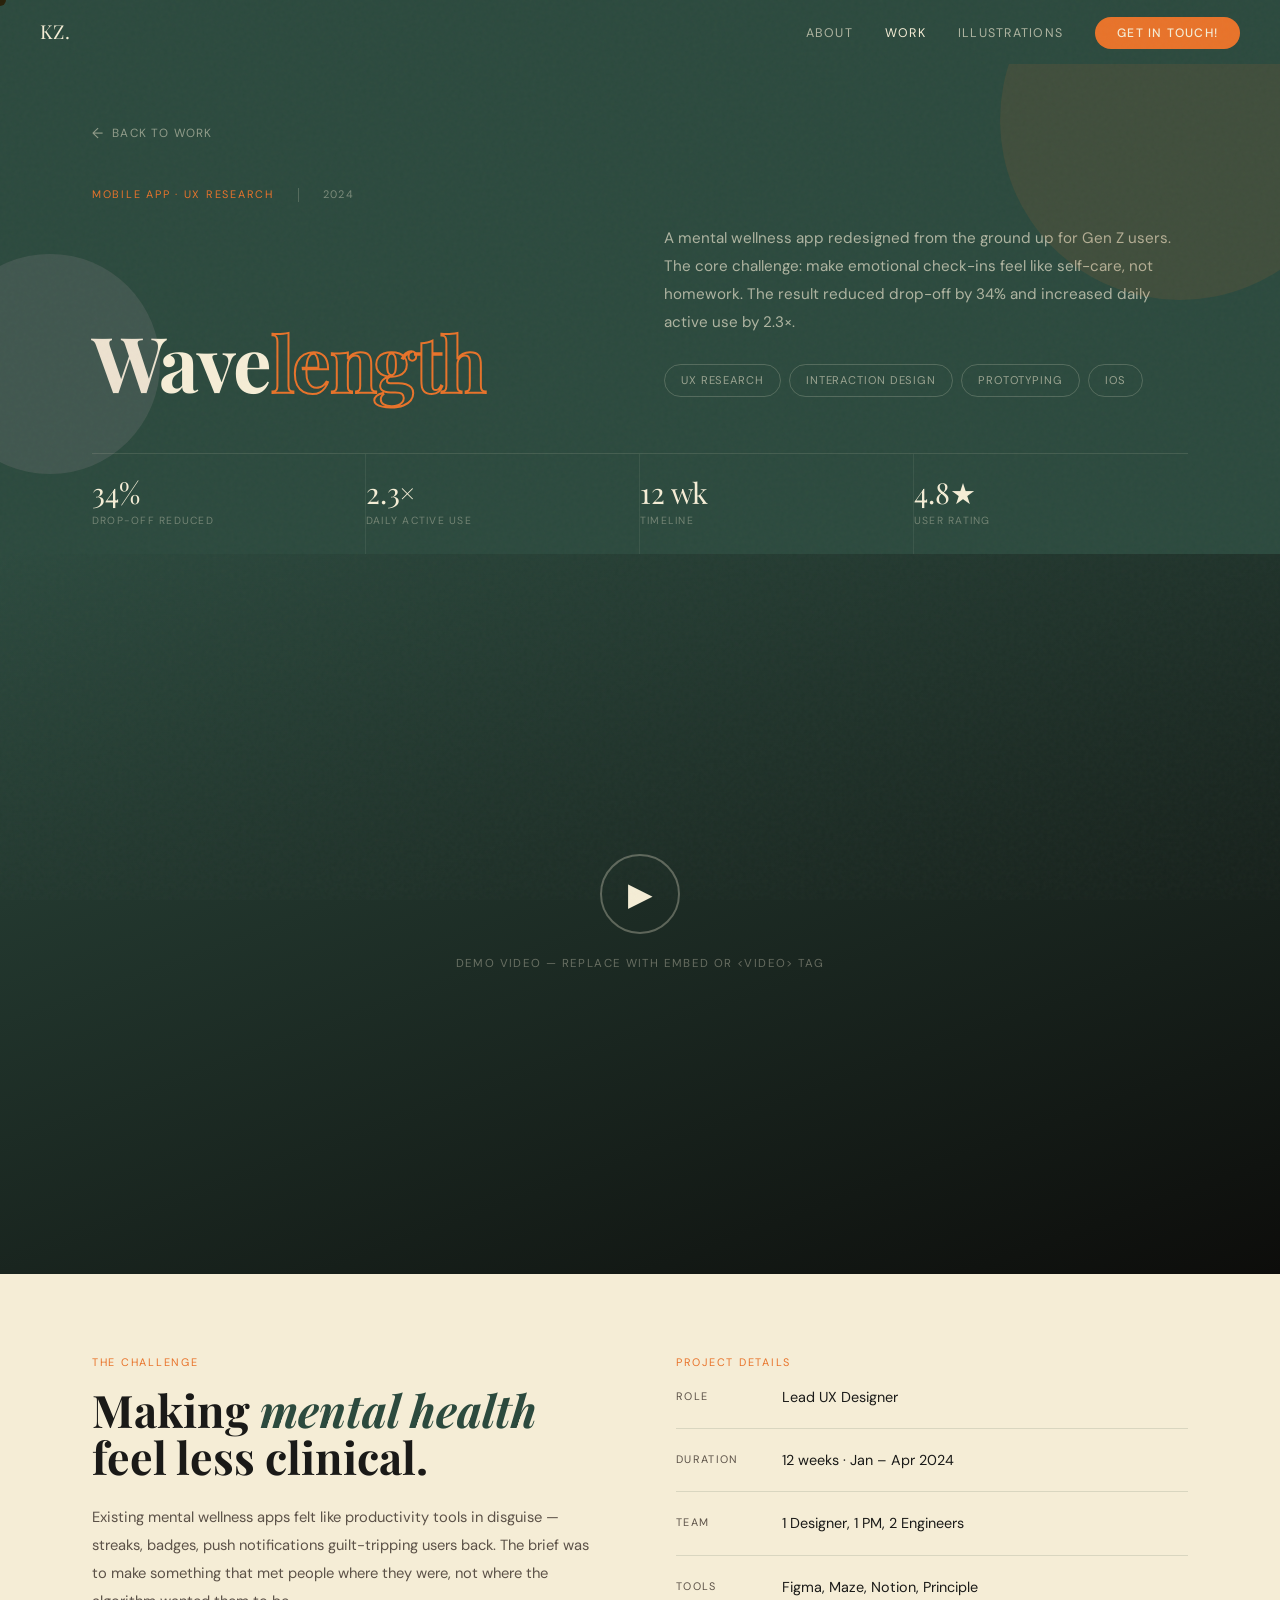
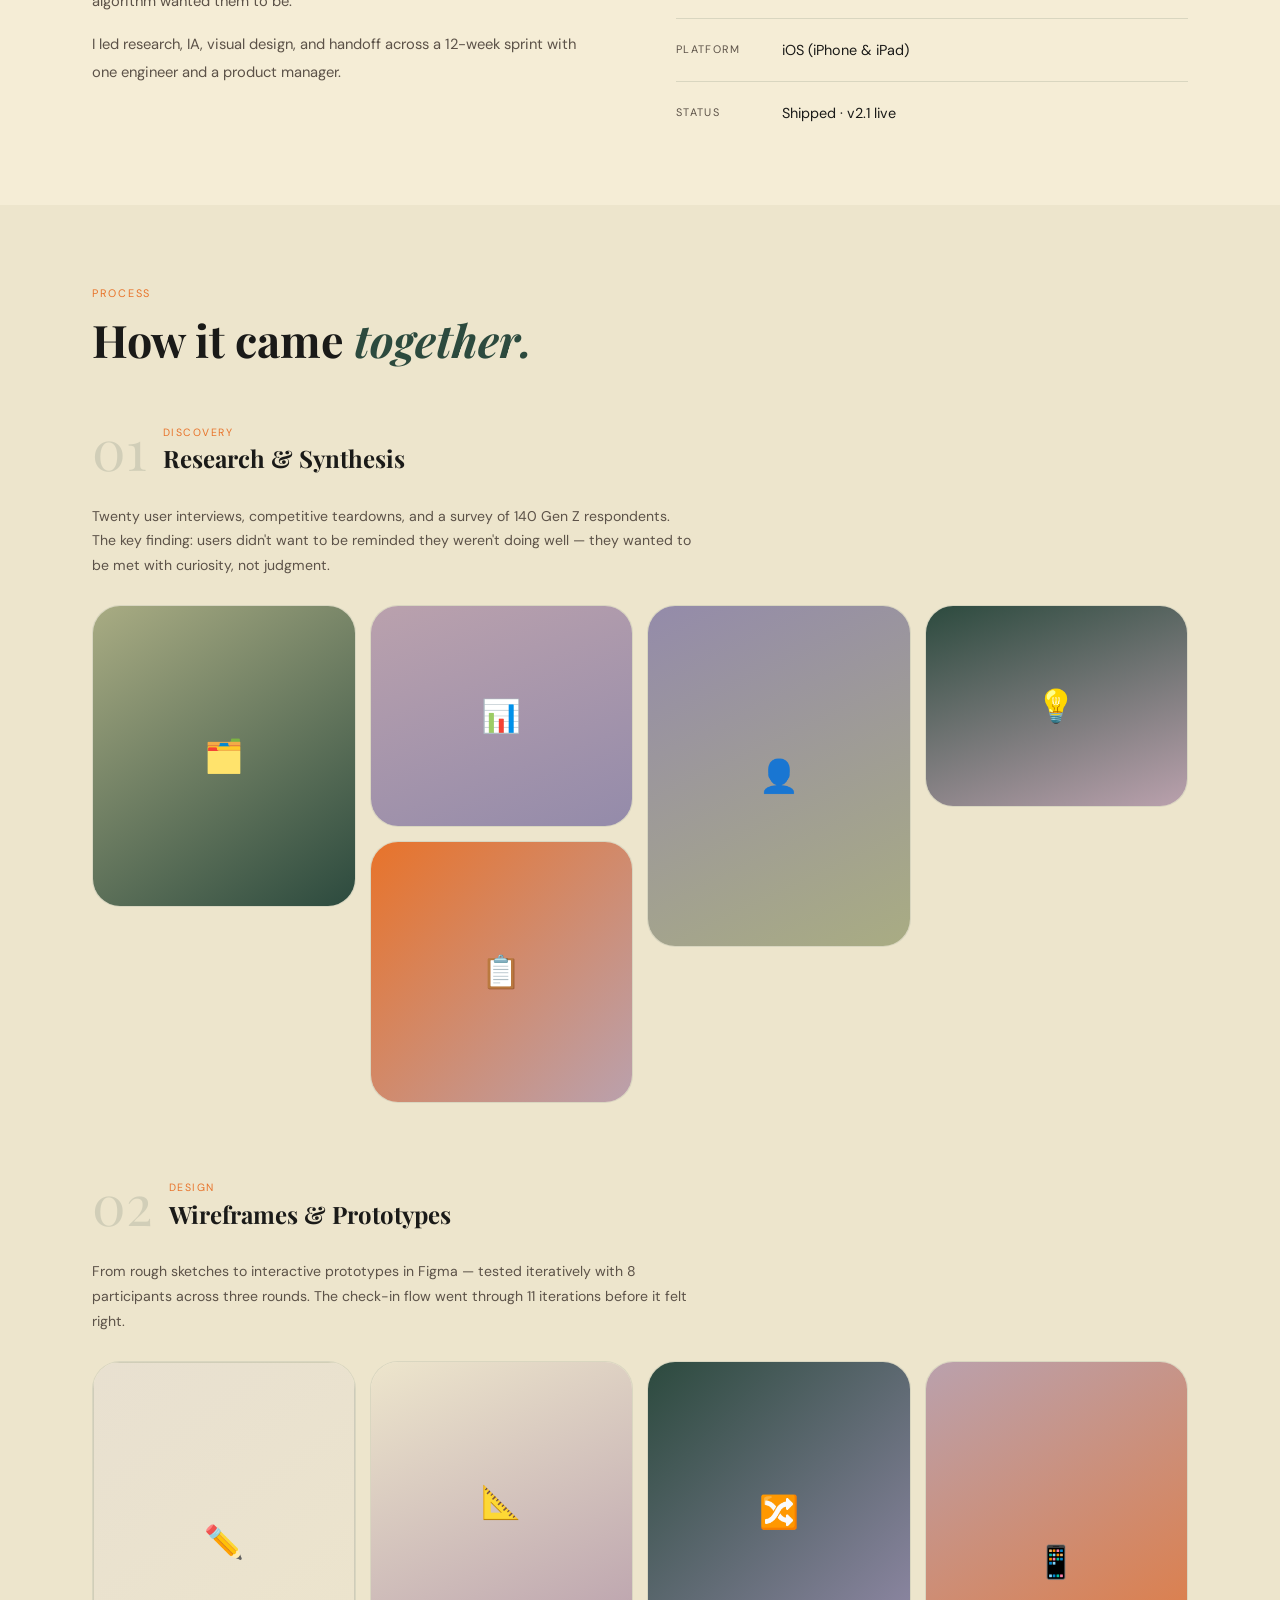
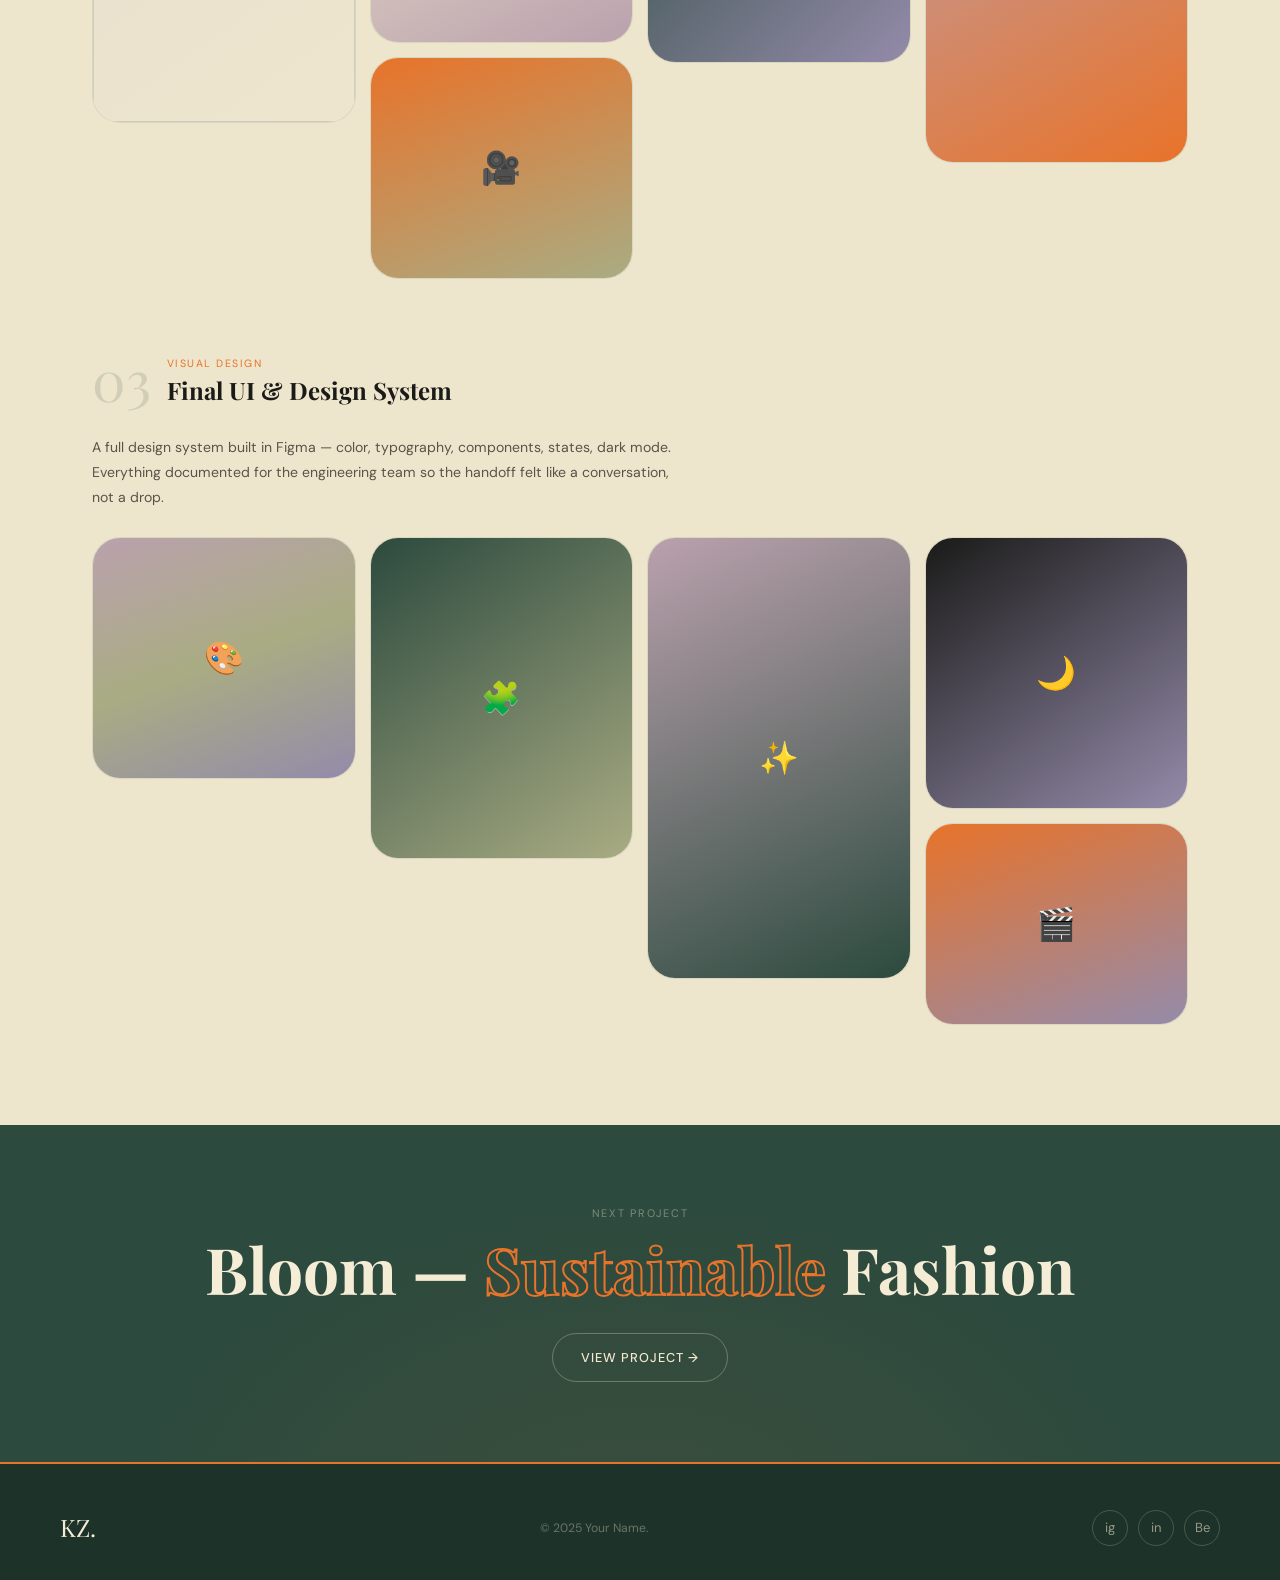
==== Altrovia.html @ 829339c2 "initial commit" ====
<!DOCTYPE html>
<html lang="en">
<head>
  <meta charset="UTF-8"/>
  <meta name="viewport" content="width=device-width, initial-scale=1.0"/>
  <title>Project Name — Your Name</title>

  <link rel="preconnect" href="https://fonts.googleapis.com">
  <link rel="preconnect" href="https://fonts.gstatic.com" crossorigin>
  <link href="https://fonts.googleapis.com/css2?family=Playfair+Display:ital,wght@0,700;1,700&family=DM+Sans:wght@300;400;500&display=swap" rel="stylesheet">

  <link rel="stylesheet" href="css/style.css">
  <style>
    body { cursor: none; }

    /* ════════════════════════════════════════════════════════
       PROJECT HERO
    ════════════════════════════════════════════════════════ */
    .project-hero {
      background: var(--green);
      padding: 120px 0 0;
      position: relative;
      overflow: hidden;
    }
    .project-hero::before {
      content: '';
      position: absolute; top: -60px; right: -80px;
      width: 360px; height: 360px;
      background: var(--orange); border-radius: 50%; opacity: .1;
      pointer-events: none;
    }
    .project-hero::after {
      content: '';
      position: absolute; bottom: 80px; left: -60px;
      width: 220px; height: 220px;
      background: var(--mauve); border-radius: 50%; opacity: .15;
      pointer-events: none;
    }

    /* ── Back link ── */
    .back-link {
      display: inline-flex; align-items: center; gap: 8px;
      font-size: .74rem; letter-spacing: .1em; text-transform: uppercase;
      color: rgba(245,237,214,.5);
      transition: color .2s, gap .2s;
      margin-bottom: 40px;
    }
    .back-link:hover { color: var(--cream); gap: 12px; }
    .back-link::before { content: '←'; font-size: .9rem; }

    /* ── Top metadata strip ── */
    .project-meta-strip {
      display: flex; align-items: center; gap: 24px; flex-wrap: wrap;
      margin-bottom: 20px;
    }
    .project-cat {
      font-size: .68rem; letter-spacing: .16em; text-transform: uppercase;
      color: var(--orange);
    }
    .meta-divider { width: 1px; height: 14px; background: rgba(245,237,214,.2); }
    .project-year {
      font-size: .68rem; letter-spacing: .12em; text-transform: uppercase;
      color: rgba(245,237,214,.4);
    }

    /* ── Title + blurb ── */
    .project-title-wrap {
      display: grid;
      grid-template-columns: 1fr 1fr;
      gap: 48px;
      align-items: end;
      padding-bottom: 56px;
    }
    .project-title {
      font-family: var(--font-title);
      font-size: clamp(2.8rem, 6vw, 6rem);
      line-height: .92; color: var(--cream);
      letter-spacing: -.02em;
    }
    .project-title em {
      font-style: normal;
      -webkit-text-stroke: 2px var(--orange);
      color: transparent;
    }
    .project-blurb-col {}
    .project-blurb {
      font-size: .95rem; line-height: 1.85;
      color: rgba(245,237,214,.65);
      margin-bottom: 28px;
    }
    .project-tags { display: flex; flex-wrap: wrap; gap: 8px; }
    .project-tag {
      padding: 6px 16px; border-radius: var(--r-pill);
      border: 1.5px solid rgba(245,237,214,.2);
      font-size: .7rem; letter-spacing: .08em; text-transform: uppercase;
      color: rgba(245,237,214,.55);
      transition: border-color .2s, color .2s;
    }
    .project-tag:hover { border-color: var(--orange); color: var(--cream); }

    /* ── Stat row ── */
    .project-stats {
      display: grid;
      grid-template-columns: repeat(4, 1fr);
      border-top: 1px solid rgba(245,237,214,.12);
    }
    .project-stat {
      padding: 24px 0;
      border-right: 1px solid rgba(245,237,214,.08);
    }
    .project-stat:last-child { border-right: none; }
    .stat-val {
      font-family: var(--font-title);
      font-size: 1.8rem; color: var(--cream); line-height: 1;
      margin-bottom: 6px;
    }
    .stat-lbl {
      font-size: .65rem; letter-spacing: .12em; text-transform: uppercase;
      color: rgba(245,237,214,.35);
    }

    /* ════════════════════════════════════════════════════════
       VIDEO SECTION
    ════════════════════════════════════════════════════════ */
    #video-section {
      background: var(--ink);
      padding: 0;
    }
    .video-wrap {
      position: relative;
      width: 100%;
      aspect-ratio: 16 / 9;
      background: #0d0d0b;
      overflow: hidden;
    }
    .video-wrap iframe,
    .video-wrap video {
      position: absolute; inset: 0;
      width: 100%; height: 100%;
      border: none;
    }
    /* Placeholder when no video is set */
    .video-placeholder {
      position: absolute; inset: 0;
      display: flex; flex-direction: column;
      align-items: center; justify-content: center;
      gap: 20px;
      background: linear-gradient(160deg, var(--green) 0%, #0d0d0b 100%);
    }
    .play-ring {
      width: 80px; height: 80px; border-radius: 50%;
      border: 2.5px solid rgba(245,237,214,.3);
      display: flex; align-items: center; justify-content: center;
      font-size: 2rem; color: var(--cream);
      transition: border-color .2s, transform .2s;
    }
    .video-placeholder:hover .play-ring { border-color: var(--orange); transform: scale(1.08); }
    .video-placeholder p {
      font-size: .72rem; letter-spacing: .12em; text-transform: uppercase;
      color: rgba(245,237,214,.35);
    }

    /* ════════════════════════════════════════════════════════
       PROJECT OVERVIEW (below video)
    ════════════════════════════════════════════════════════ */
    #overview {
      background: var(--cream);
      padding: 80px 0;
    }
    .overview-grid {
      display: grid;
      grid-template-columns: 1fr 1fr;
      gap: 72px;
      align-items: start;
    }
    .overview-label {
      font-size: .68rem; letter-spacing: .16em; text-transform: uppercase;
      color: var(--orange); margin-bottom: 14px;
    }
    .overview-title {
      font-family: var(--font-title);
      font-size: clamp(1.8rem, 3.5vw, 2.8rem);
      line-height: 1.05; margin-bottom: 24px; color: var(--ink);
    }
    .overview-title em { font-style: italic; color: var(--green); }
    .overview-body {
      font-size: .92rem; line-height: 1.9; color: var(--ink-muted);
    }
    .overview-body + .overview-body { margin-top: 16px; }

    /* Detail list */
    .detail-list { display: flex; flex-direction: column; gap: 20px; margin-top: 8px; }
    .detail-row {
      display: flex; gap: 16px; padding-bottom: 20px;
      border-bottom: 1px solid var(--border);
    }
    .detail-row:last-child { border-bottom: none; padding-bottom: 0; }
    .detail-key {
      font-size: .68rem; letter-spacing: .12em; text-transform: uppercase;
      color: var(--ink-muted); min-width: 90px; padding-top: 2px;
    }
    .detail-val { font-size: .9rem; color: var(--ink); line-height: 1.55; }

    /* ════════════════════════════════════════════════════════
       PROCESS SECTION (masonry galleries)
    ════════════════════════════════════════════════════════ */
    #process-section {
      background: var(--surface);
      padding: 80px 0 100px;
    }
    .process-header {
      display: flex; align-items: flex-end; justify-content: space-between;
      margin-bottom: 56px; gap: 24px;
    }
    .process-header-left {}

    /* Phase dividers */
    .phase-block { margin-bottom: 72px; }
    .phase-block:last-child { margin-bottom: 0; }
    .phase-label-row {
      display: flex; align-items: center; gap: 16px;
      margin-bottom: 28px;
    }
    .phase-num {
      font-family: var(--font-title); font-size: 3.5rem;
      color: var(--border); line-height: 1;
    }
    .phase-info {}
    .phase-tag {
      font-size: .66rem; letter-spacing: .14em; text-transform: uppercase;
      color: var(--orange); margin-bottom: 4px;
    }
    .phase-title {
      font-family: var(--font-title);
      font-size: 1.5rem; color: var(--ink); line-height: 1.1;
    }
    .phase-desc {
      font-size: .88rem; line-height: 1.75; color: var(--ink-muted);
      max-width: 600px; margin-bottom: 28px;
    }

    /* ── MASONRY (same engine as illustrations page) ── */
    .masonry {
      columns: 4;
      column-gap: 14px;
    }
    .masonry-item {
      break-inside: avoid;
      margin-bottom: 14px;
      border-radius: var(--r-lg);
      overflow: hidden;
      cursor: pointer;
      position: relative;
      background: var(--cream);
      border: 1px solid var(--border);
    }
    .masonry-item img {
      display: block; width: 100%; height: 100%;
      object-fit: cover;
      transition: transform .5s var(--ease);
      border-radius: 0;
    }
    .masonry-item .img-placeholder {
      width: 100%;
      display: flex; align-items: center; justify-content: center;
      flex-direction: column; gap: 8px;
      font-size: 2rem; color: var(--ink-muted);
      background: var(--surface);
    }
    .masonry-item .overlay {
      position: absolute; inset: 0;
      background: rgba(44,74,62,.0);
      display: flex; align-items: flex-end; padding: 16px;
      transition: background .3s var(--ease);
      border-radius: var(--r-lg);
    }
    .masonry-item:hover .overlay { background: rgba(44,74,62,.55); }
    .masonry-item:hover img       { transform: scale(1.04); }
    .overlay-title {
      font-family: var(--font-title); font-size: .95rem; color: var(--cream);
      opacity: 0; transform: translateY(6px);
      transition: opacity .28s, transform .28s;
      line-height: 1.2;
    }
    .masonry-item:hover .overlay-title { opacity: 1; transform: translateY(0); }

    @media (max-width: 1100px) { .masonry { columns: 3; } }
    @media (max-width: 720px)  { .masonry { columns: 2; column-gap: 10px; } .masonry-item { margin-bottom: 10px; } }
    @media (max-width: 420px)  { .masonry { columns: 1; } }

    /* ════════════════════════════════════════════════════════
       LIGHTBOX
    ════════════════════════════════════════════════════════ */
    .lightbox {
      position: fixed; inset: 0; z-index: 1000;
      background: rgba(20,18,14,.94);
      backdrop-filter: blur(14px);
      display: flex; align-items: center; justify-content: center;
      padding: 24px;
      opacity: 0; visibility: hidden;
      transition: opacity .3s var(--ease), visibility 0s linear .3s;
    }
    .lightbox.open {
      opacity: 1; visibility: visible;
      transition: opacity .3s var(--ease), visibility 0s linear 0s;
    }

    .lb-inner {
      display: grid;
      grid-template-columns: 1fr 300px;
      max-width: 1060px; width: 100%;
      max-height: 88vh;
      background: var(--cream);
      border-radius: var(--r-xl);
      overflow: hidden;
      box-shadow: 0 40px 120px rgba(0,0,0,.55);
      transform: scale(.94) translateY(12px);
      transition: transform .32s var(--ease);
      will-change: transform;
    }
    .lightbox.open .lb-inner { transform: scale(1) translateY(0); }

    /* Dragging state for swipe-down */
    .lb-inner.dragging { transition: none; }

    /* ── Image side ── */
    .lb-img-wrap {
      position: relative;
      display: flex; align-items: center; justify-content: center;
      background: var(--surface);
      overflow: hidden;
      min-height: 360px;
    }
    .lb-img-wrap img {
      max-width: 100%; max-height: 88vh;
      width: 100%; height: 100%;
      object-fit: contain;
      border-radius: 0; display: block;
    }
    .lb-img-wrap .img-placeholder {
      width: 100%; min-height: 360px;
      display: flex; align-items: center; justify-content: center;
      flex-direction: column; gap: 14px;
      font-size: 4.5rem; color: var(--ink-muted);
    }

    /* Arrows */
    .lb-arrow {
      position: absolute; top: 50%; transform: translateY(-50%);
      width: 42px; height: 42px; border-radius: 50%;
      background: rgba(245,237,214,.88); border: none;
      display: flex; align-items: center; justify-content: center;
      cursor: pointer; font-size: 1rem; color: var(--ink);
      transition: background .2s, transform .2s; z-index: 2;
    }
    .lb-arrow:hover { background: var(--orange); color: var(--cream); transform: translateY(-50%) scale(1.08); }
    .lb-prev { left: 12px; }
    .lb-next { right: 12px; }

    /* ── Info panel ── */
    .lb-info {
      display: flex; flex-direction: column;
      padding: 32px 28px;
      border-left: 1px solid var(--border);
      overflow-y: auto; min-height: 0;
    }
    .lb-close {
      align-self: flex-end; flex-shrink: 0;
      width: 34px; height: 34px; border-radius: 50%;
      border: 1.5px solid var(--border); background: transparent;
      display: flex; align-items: center; justify-content: center;
      cursor: pointer; font-size: .95rem; color: var(--ink-muted);
      transition: background .2s, color .2s;
      margin-bottom: 28px;
    }
    .lb-close:hover { background: var(--green); color: var(--cream); border-color: var(--green); }

    /* Swipe-down handle (mobile) */
    .lb-drag-handle {
      display: none;
      width: 40px; height: 4px;
      background: var(--border); border-radius: 2px;
      margin: 0 auto 20px;
    }

    .lb-counter { font-size: .66rem; letter-spacing: .14em; text-transform: uppercase; color: var(--orange); margin-bottom: 10px; }
    .lb-title   { font-family: var(--font-title); font-size: 1.6rem; line-height: 1.1; color: var(--ink); margin-bottom: 10px; }
    .lb-medium  { font-size: .7rem; letter-spacing: .1em; text-transform: uppercase; color: var(--ink-muted); margin-bottom: 18px; }
    .lb-caption { font-size: .88rem; line-height: 1.8; color: var(--ink-muted); flex: 1; margin-bottom: 20px; }
    .lb-tags    { display: flex; flex-wrap: wrap; gap: 7px; margin-top: auto; }
    .lb-tag     { padding: 5px 13px; border-radius: var(--r-pill); border: 1.5px solid var(--border); font-size: .68rem; letter-spacing: .06em; text-transform: uppercase; color: var(--ink-muted); }
    .lb-progress      { height: 2px; background: var(--border); margin-top: 20px; border-radius: 2px; overflow: hidden; }
    .lb-progress-fill { height: 100%; background: var(--orange); transition: width .3s var(--ease); }

    /* ── Mobile lightbox ── */
    @media (max-width: 720px) {
      .lightbox  { padding: 0; align-items: flex-end; }
      .lb-inner  {
        grid-template-columns: 1fr;
        grid-template-rows: auto auto;
        max-height: 96svh;
        border-radius: var(--r-xl) var(--r-xl) 0 0;
        width: 100%;
      }
      .lb-drag-handle { display: block; }
      .lb-img-wrap { min-height: 50vw; max-height: 58svh; }
      .lb-info {
        padding: 0 22px 32px;
        border-left: none; border-top: 1px solid var(--border);
        max-height: 42svh;
      }
      .lb-close   { display: none; }
      .lb-arrow   { display: none; }
      .lb-title   { font-size: 1.25rem; }
      .swipe-hint { display: flex; align-items: center; gap: 8px; font-size: .66rem; letter-spacing: .1em; text-transform: uppercase; color: var(--ink-muted); margin-bottom: 14px; }
      .swipe-hint::before { content: '← swipe →'; }
    }
    @media (min-width: 721px) {
      .swipe-hint { display: none; }
    }

    /* ════════════════════════════════════════════════════════
       NEXT PROJECT FOOTER CTA
    ════════════════════════════════════════════════════════ */
    .next-project {
      background: var(--green);
      padding: 80px 0;
      text-align: center;
      position: relative; overflow: hidden;
    }
    .next-project::before {
      content: '';
      position: absolute; inset: 0;
      background: radial-gradient(ellipse at 50% 120%, var(--orange) 0%, transparent 60%);
      opacity: .08;
    }
    .next-label { font-size: .68rem; letter-spacing: .16em; text-transform: uppercase; color: rgba(245,237,214,.4); margin-bottom: 14px; }
    .next-title {
      font-family: var(--font-title);
      font-size: clamp(2rem, 5vw, 4rem);
      color: var(--cream); line-height: 1.0; margin-bottom: 32px;
    }
    .next-title em { font-style: normal; -webkit-text-stroke: 2px var(--orange); color: transparent; }

    /* ════════════════════════════════════════════════════════
       RESPONSIVE
    ════════════════════════════════════════════════════════ */
    @media (max-width: 900px) {
      .project-title-wrap { grid-template-columns: 1fr; gap: 28px; padding-bottom: 40px; }
      .project-stats { grid-template-columns: repeat(2, 1fr); }
      .project-stat { border-right: none; border-bottom: 1px solid rgba(245,237,214,.08); padding: 20px 0; }
      .project-stat:nth-child(2n) { padding-left: 24px; }
      .overview-grid { grid-template-columns: 1fr; gap: 40px; }
      .process-header { flex-direction: column; align-items: flex-start; gap: 16px; }
    }
    @media (max-width: 640px) {
      .project-stats { grid-template-columns: repeat(2, 1fr); }
      .project-hero { padding: 104px 0 0; }
    }
  </style>
</head>
<body>

  <div class="cursor" id="cursor"></div>

  <!-- ── NAV ─────────────────────────────────────────────── -->
  <nav>
    <a href="index.html" class="nav-logo">KZ.</a>
    <ul class="nav-links">
      <li><a href="index.html#about">About</a></li>
      <li><a href="index.html#work" style="color:var(--cream);">Work</a></li>
      <li><a href="illustrations.html">Illustrations</a></li>
      <li><a href="index.html#contact" class="nav-cta">Get in touch!</a></li>
    </ul>
    <div class="hamburger" id="hamburger" aria-label="Menu">
      <span></span><span></span><span></span>
    </div>
  </nav>
  <div class="mobile-menu" id="mobileMenu">
    <a href="index.html#about"   class="mob-link">About</a>
    <a href="index.html#work"    class="mob-link">Work</a>
    <a href="illustrations.html" class="mob-link">Illustrations</a>
    <div class="mob-divider"></div>
    <a href="index.html#contact" class="mob-link mob-cta">Get in touch! ✦</a>
  </div>

  <!-- ════════════════════════════════════════════════════
       PROJECT HERO
  ════════════════════════════════════════════════════ -->
  <header class="project-hero">
    <div class="container">

      <!-- CONFIG: href back to wherever the project was linked from -->
      <a href="index.html#work" class="back-link">Back to Work</a>

      <div class="project-meta-strip">
        <!-- CONFIG: category and year -->
        <span class="project-cat">Mobile App · UX Research</span>
        <div class="meta-divider"></div>
        <span class="project-year">2024</span>
      </div>

      <div class="project-title-wrap">
        <div>
          <!-- CONFIG: project name -->
          <h1 class="project-title">Wave<em>length</em></h1>
        </div>
        <div class="project-blurb-col">
          <!-- CONFIG: one-paragraph elevator pitch -->
          <p class="project-blurb">
            A mental wellness app redesigned from the ground up for Gen Z users.
            The core challenge: make emotional check-ins feel like self-care,
            not homework. The result reduced drop-off by 34% and increased daily
            active use by 2.3×.
          </p>
          <div class="project-tags">
            <!-- CONFIG: your tags -->
            <span class="project-tag">UX Research</span>
            <span class="project-tag">Interaction Design</span>
            <span class="project-tag">Prototyping</span>
            <span class="project-tag">iOS</span>
          </div>
        </div>
      </div>

      <!-- CONFIG: update numbers -->
      <div class="project-stats">
        <div class="project-stat">
          <div class="stat-val">34%</div>
          <div class="stat-lbl">Drop-off Reduced</div>
        </div>
        <div class="project-stat">
          <div class="stat-val">2.3×</div>
          <div class="stat-lbl">Daily Active Use</div>
        </div>
        <div class="project-stat">
          <div class="stat-val">12 wk</div>
          <div class="stat-lbl">Timeline</div>
        </div>
        <div class="project-stat">
          <div class="stat-val">4.8★</div>
          <div class="stat-lbl">User Rating</div>
        </div>
      </div>

    </div>
  </header>

  <!-- ════════════════════════════════════════════════════
       VIDEO
  ════════════════════════════════════════════════════ -->
  <section id="video-section">
    <div class="video-wrap">
      <!--
        CONFIG: Paste your demo video here. Three options:

        A) YouTube embed:
        <iframe src="https://www.youtube.com/embed/YOUR_VIDEO_ID?autoplay=0&rel=0"
                allow="accelerometer; autoplay; clipboard-write; encrypted-media; gyroscope; picture-in-picture"
                allowfullscreen></iframe>

        B) Vimeo embed:
        <iframe src="https://player.vimeo.com/video/YOUR_VIDEO_ID"
                allow="autoplay; fullscreen; picture-in-picture"
                allowfullscreen></iframe>

        C) Self-hosted video file:
        <video controls poster="images/projects/wavelength/thumbnail.jpg">
          <source src="images/projects/wavelength/demo.mp4" type="video/mp4">
        </video>

        Until you add a real video, the placeholder below shows:
      -->
      <div class="video-placeholder" id="videoPlaceholder">
        <div class="play-ring">▶</div>
        <p>Demo video — replace with embed or &lt;video&gt; tag</p>
      </div>
    </div>
  </section>

  <!-- ════════════════════════════════════════════════════
       OVERVIEW
  ════════════════════════════════════════════════════ -->
  <section id="overview">
    <div class="container">
      <div class="overview-grid">

        <div class="reveal">
          <p class="overview-label">The Challenge</p>
          <h2 class="overview-title">Making <em>mental health</em><br>feel less clinical.</h2>
          <!-- CONFIG: challenge description -->
          <p class="overview-body">
            Existing mental wellness apps felt like productivity tools in disguise —
            streaks, badges, push notifications guilt-tripping users back. The brief
            was to make something that met people where they were, not where the
            algorithm wanted them to be.
          </p>
          <p class="overview-body" style="margin-top:16px;">
            I led research, IA, visual design, and handoff across a 12-week sprint
            with one engineer and a product manager.
          </p>
        </div>

        <div class="reveal reveal-delay-1">
          <p class="overview-label">Project Details</p>
          <div class="detail-list">
            <!-- CONFIG: your project details -->
            <div class="detail-row">
              <span class="detail-key">Role</span>
              <span class="detail-val">Lead UX Designer</span>
            </div>
            <div class="detail-row">
              <span class="detail-key">Duration</span>
              <span class="detail-val">12 weeks · Jan – Apr 2024</span>
            </div>
            <div class="detail-row">
              <span class="detail-key">Team</span>
              <span class="detail-val">1 Designer, 1 PM, 2 Engineers</span>
            </div>
            <div class="detail-row">
              <span class="detail-key">Tools</span>
              <span class="detail-val">Figma, Maze, Notion, Principle</span>
            </div>
            <div class="detail-row">
              <span class="detail-key">Platform</span>
              <span class="detail-val">iOS (iPhone & iPad)</span>
            </div>
            <div class="detail-row">
              <span class="detail-key">Status</span>
              <span class="detail-val">Shipped · v2.1 live</span>
            </div>
          </div>
        </div>

      </div>
    </div>
  </section>

  <!-- ════════════════════════════════════════════════════
       PROCESS — masonry galleries per phase
  ════════════════════════════════════════════════════ -->
  <section id="process-section">
    <div class="container">

      <div class="process-header reveal">
        <div class="process-header-left">
          <p class="overview-label">Process</p>
          <h2 class="overview-title" style="margin-bottom:0;">How it came <em>together.</em></h2>
        </div>
      </div>

      <!-- ══ PHASE 1 ══════════════════════════════════════ -->
      <div class="phase-block reveal">
        <div class="phase-label-row">
          <div class="phase-num">01</div>
          <div class="phase-info">
            <p class="phase-tag">Discovery</p>
            <h3 class="phase-title">Research &amp; Synthesis</h3>
          </div>
        </div>
        <!-- CONFIG: phase description -->
        <p class="phase-desc">
          Twenty user interviews, competitive teardowns, and a survey of 140 Gen Z
          respondents. The key finding: users didn't want to be reminded they weren't
          doing well — they wanted to be met with curiosity, not judgment.
        </p>

        <!--
          CONFIG: Add images for this phase.
          Each .masonry-item needs:
            data-title   : image title in lightbox
            data-medium  : subtitle (e.g. "User Interview Notes")
            data-caption : description shown in the panel
            data-tags    : comma-separated

          Replace .img-placeholder with <img src="..." alt="...">
          Heights on placeholders control the masonry puzzle effect —
          vary them (200px, 300px, 400px etc.) for visual rhythm.
        -->
        <div class="masonry" data-gallery="phase1">

          <div class="masonry-item"
            data-title="Interview Synthesis Map" data-medium="Research · FigJam"
            data-caption="Affinity mapping from 20 user interviews. Each color represents a distinct theme — we identified 6 core emotional patterns that drove the final IA."
            data-tags="research,synthesis,affinity map">
            <div class="img-placeholder" style="height:300px;background:linear-gradient(145deg,var(--olive),var(--green));">🗂️</div>
            <div class="overlay"><div class="overlay-title">Interview Synthesis Map</div></div>
          </div>

          <div class="masonry-item"
            data-title="Competitive Teardown" data-medium="Research · Figma"
            data-caption="Side-by-side analysis of 8 competitor apps. We found a consistent pattern: gamification elements were actively harming retention among anxious users."
            data-tags="research,competitive,analysis">
            <div class="img-placeholder" style="height:220px;background:linear-gradient(160deg,var(--mauve),var(--purple));">📊</div>
            <div class="overlay"><div class="overlay-title">Competitive Teardown</div></div>
          </div>

          <div class="masonry-item"
            data-title="Survey Results" data-medium="Research · Maze"
            data-caption="140 respondents, ages 18–26. The open-ended question 'what does a good mental health day feel like?' gave us the language for the entire product."
            data-tags="research,quantitative,survey">
            <div class="img-placeholder" style="height:260px;background:linear-gradient(135deg,var(--orange),var(--mauve));">📋</div>
            <div class="overlay"><div class="overlay-title">Survey Results</div></div>
          </div>

          <div class="masonry-item"
            data-title="Persona: Maya" data-medium="Synthesis · Figma"
            data-caption="Primary persona built from interview synthesis. Maya, 22, is a college student managing anxiety who resents apps that make her feel like she's failing at self-care."
            data-tags="persona,synthesis,ux">
            <div class="img-placeholder" style="height:340px;background:linear-gradient(155deg,var(--purple),var(--olive));">👤</div>
            <div class="overlay"><div class="overlay-title">Persona: Maya</div></div>
          </div>

          <div class="masonry-item"
            data-title="HMW Workshop Notes" data-medium="Synthesis · FigJam"
            data-caption="'How Might We' session with the full team. 80+ prompts reduced to 12 actionable directions. The winning frame: 'curiosity over correction'."
            data-tags="ideation,workshop,synthesis">
            <div class="img-placeholder" style="height:200px;background:linear-gradient(160deg,var(--green),var(--mauve));">💡</div>
            <div class="overlay"><div class="overlay-title">HMW Workshop Notes</div></div>
          </div>

        </div>
      </div>

      <!-- ══ PHASE 2 ══════════════════════════════════════ -->
      <div class="phase-block reveal">
        <div class="phase-label-row">
          <div class="phase-num">02</div>
          <div class="phase-info">
            <p class="phase-tag">Design</p>
            <h3 class="phase-title">Wireframes &amp; Prototypes</h3>
          </div>
        </div>
        <p class="phase-desc">
          From rough sketches to interactive prototypes in Figma — tested iteratively
          with 8 participants across three rounds. The check-in flow went through
          11 iterations before it felt right.
        </p>

        <div class="masonry" data-gallery="phase2">

          <div class="masonry-item"
            data-title="Lo-fi Sketches" data-medium="Design · Paper"
            data-caption="First round of sketches exploring the check-in flow. Deliberately rough — I've learned that high-fidelity wireframes too early anchors teams to specific solutions."
            data-tags="sketches,lo-fi,ideation">
            <div class="img-placeholder" style="height:360px;background:linear-gradient(145deg,#e8e0d0,var(--surface));border:1px solid var(--border);">✏️</div>
            <div class="overlay"><div class="overlay-title">Lo-fi Sketches</div></div>
          </div>

          <div class="masonry-item"
            data-title="Mid-fi Wireframes" data-medium="Design · Figma"
            data-caption="8 screens covering the core check-in loop. Focus at this stage was purely on information hierarchy and interaction model — no visual styling."
            data-tags="wireframes,mid-fi,figma">
            <div class="img-placeholder" style="height:280px;background:linear-gradient(155deg,var(--surface),var(--mauve));">📐</div>
            <div class="overlay"><div class="overlay-title">Mid-fi Wireframes</div></div>
          </div>

          <div class="masonry-item"
            data-title="Usability Test Recordings" data-medium="Research · Maze"
            data-caption="Round 2 usability test. Task completion rate went from 58% to 84% between rounds 1 and 2. The home screen hierarchy was the biggest blocker."
            data-tags="usability,testing,research">
            <div class="img-placeholder" style="height:220px;background:linear-gradient(160deg,var(--orange),var(--olive));">🎥</div>
            <div class="overlay"><div class="overlay-title">Usability Test Recordings</div></div>
          </div>

          <div class="masonry-item"
            data-title="Interaction Flows" data-medium="Design · Figma"
            data-caption="The full check-in flow mapped end-to-end. Every micro-interaction documented — timing, easing, transition type — before handoff to engineering."
            data-tags="interaction,flows,figma">
            <div class="img-placeholder" style="height:300px;background:linear-gradient(135deg,var(--green),var(--purple));">🔀</div>
            <div class="overlay"><div class="overlay-title">Interaction Flows</div></div>
          </div>

          <div class="masonry-item"
            data-title="Prototype — Check-in Flow" data-medium="Design · Principle"
            data-caption="High-fidelity prototype built in Principle for testing. The key interaction: a single dial that lets users set their emotional temperature without labeling it."
            data-tags="prototype,interaction,hifi">
            <div class="img-placeholder" style="height:400px;background:linear-gradient(150deg,var(--mauve),var(--orange));">📱</div>
            <div class="overlay"><div class="overlay-title">Prototype — Check-in Flow</div></div>
          </div>

        </div>
      </div>

      <!-- ══ PHASE 3 ══════════════════════════════════════ -->
      <div class="phase-block reveal">
        <div class="phase-label-row">
          <div class="phase-num">03</div>
          <div class="phase-info">
            <p class="phase-tag">Visual Design</p>
            <h3 class="phase-title">Final UI &amp; Design System</h3>
          </div>
        </div>
        <p class="phase-desc">
          A full design system built in Figma — color, typography, components,
          states, dark mode. Everything documented for the engineering team so
          the handoff felt like a conversation, not a drop.
        </p>

        <div class="masonry" data-gallery="phase3">

          <div class="masonry-item"
            data-title="Color System" data-medium="Visual Design · Figma"
            data-caption="Palette built around warmth and softness — intentionally avoiding clinical blues and greens. Each color has a named emotional association documented in the design tokens."
            data-tags="color,design system,tokens">
            <div class="img-placeholder" style="height:240px;background:linear-gradient(160deg,var(--mauve),var(--olive),var(--purple));">🎨</div>
            <div class="overlay"><div class="overlay-title">Color System</div></div>
          </div>

          <div class="masonry-item"
            data-title="Component Library" data-medium="Visual Design · Figma"
            data-caption="87 components across 12 categories, all with documented variants and states. Built with auto-layout and variables for easy theming."
            data-tags="components,design system,figma">
            <div class="img-placeholder" style="height:320px;background:linear-gradient(145deg,var(--green),var(--olive));">🧩</div>
            <div class="overlay"><div class="overlay-title">Component Library</div></div>
          </div>

          <div class="masonry-item"
            data-title="Final Screens — Home" data-medium="Visual Design · Figma"
            data-caption="The home screen after 11 iterations. No streak counter. No gamification. Just a warm prompt, today's check-in, and a quiet record of the past week."
            data-tags="final ui,screens,ios">
            <div class="img-placeholder" style="height:440px;background:linear-gradient(155deg,var(--mauve),var(--green));">✨</div>
            <div class="overlay"><div class="overlay-title">Final Screens — Home</div></div>
          </div>

          <div class="masonry-item"
            data-title="Dark Mode System" data-medium="Visual Design · Figma"
            data-caption="Dark mode was designed in parallel, not as an afterthought. Every color token has a corresponding dark-mode value. Tested for WCAG AA compliance throughout."
            data-tags="dark mode,accessibility,tokens">
            <div class="img-placeholder" style="height:270px;background:linear-gradient(145deg,#1a1a18,var(--purple));">🌙</div>
            <div class="overlay"><div class="overlay-title">Dark Mode System</div></div>
          </div>

          <div class="masonry-item"
            data-title="Motion Spec" data-medium="Visual Design · Principle"
            data-caption="Every animation in the app documented with easing curves, duration values, and intent. The check-in transition took 3 rounds to feel right — not too slow, not jarring."
            data-tags="motion,animation,spec">
            <div class="img-placeholder" style="height:200px;background:linear-gradient(160deg,var(--orange),var(--purple));">🎬</div>
            <div class="overlay"><div class="overlay-title">Motion Spec</div></div>
          </div>

        </div>
      </div>

    </div>
  </section>

  <!-- ════════════════════════════════════════════════════
       NEXT PROJECT CTA
  ════════════════════════════════════════════════════ -->
  <div class="next-project">
    <div class="container">
      <p class="next-label">Next Project</p>
      <!-- CONFIG: link to your next project page -->
      <h2 class="next-title">Bloom — <em>Sustainable</em> Fashion</h2>
      <a href="project.html" class="btn btn-outline">View Project →</a>
    </div>
  </div>

  <!-- ════════════════════════════════════════════════════
       FOOTER
  ════════════════════════════════════════════════════ -->
  <footer>
    <div class="footer-inner">
      <a href="index.html" class="footer-logo">KZ.</a>
      <p class="footer-copy">&copy; 2025 Your Name.</p>
      <div class="footer-socials">
        <a href="#" class="footer-soc" title="Instagram">ig</a>
        <a href="#" class="footer-soc" title="LinkedIn">in</a>
        <a href="#" class="footer-soc" title="Behance">Be</a>
      </div>
    </div>
  </footer>

  <!-- ════════════════════════════════════════════════════
       LIGHTBOX (single, shared across all galleries)
  ════════════════════════════════════════════════════ -->
  <div class="lightbox" id="lightbox" role="dialog" aria-modal="true">
    <div class="lb-inner" id="lbInner">

      <div class="lb-img-wrap" id="lbImgWrap">
        <button class="lb-arrow lb-prev" id="lbPrev" aria-label="Previous">&#8592;</button>
        <button class="lb-arrow lb-next" id="lbNext" aria-label="Next">&#8594;</button>
      </div>

      <div class="lb-info" id="lbInfoPanel">
        <div class="lb-drag-handle" id="lbDragHandle"></div>
        <button class="lb-close" id="lbClose" aria-label="Close">&#x2715;</button>
        <div class="swipe-hint"></div>
        <div class="lb-counter" id="lbCounter">1 / 5</div>
        <h2 class="lb-title"   id="lbTitle">Title</h2>
        <p  class="lb-medium"  id="lbMedium">Medium</p>
        <p  class="lb-caption" id="lbCaption">Caption text</p>
        <div class="lb-tags"   id="lbTags"></div>
        <div class="lb-progress">
          <div class="lb-progress-fill" id="lbProgressFill"></div>
        </div>
      </div>

    </div>
  </div>

  <script src="js/main.js"></script>
  <script>
  /* ══════════════════════════════════════════════════════
     LIGHTBOX + GALLERY ENGINE
  ══════════════════════════════════════════════════════ */
  (function () {

    const lightbox  = document.getElementById('lightbox');
    const lbInner   = document.getElementById('lbInner');
    const lbImgWrap = document.getElementById('lbImgWrap');
    const lbTitle   = document.getElementById('lbTitle');
    const lbMedium  = document.getElementById('lbMedium');
    const lbCaption = document.getElementById('lbCaption');
    const lbCounter = document.getElementById('lbCounter');
    const lbTags    = document.getElementById('lbTags');
    const lbFill    = document.getElementById('lbProgressFill');
    const lbClose   = document.getElementById('lbClose');
    const lbPrev    = document.getElementById('lbPrev');
    const lbNext    = document.getElementById('lbNext');
    const lbDrag    = document.getElementById('lbDragHandle');

    // All items across every gallery on the page
    const allItems = Array.from(document.querySelectorAll('.masonry-item'));
    let currentIndex = 0;
    let currentPool  = allItems; // items in the same phase as the opened image

    /* ── Open ── */
    function openLightbox(item) {
      // Build pool: same phase gallery as clicked item
      const parentGallery = item.closest('.masonry');
      currentPool  = Array.from(parentGallery.querySelectorAll('.masonry-item'));
      currentIndex = currentPool.indexOf(item);
      render();
      lightbox.classList.add('open');
      document.body.style.overflow = 'hidden';
    }

    /* ── Render current item into lightbox ── */
    function render() {
      const item = currentPool[currentIndex];

      // Clear image area (preserve buttons)
      lbImgWrap.querySelectorAll('img, .img-placeholder').forEach(el => el.remove());

      const srcImg = item.querySelector('img');
      if (srcImg) {
        const img = new Image();
        img.src = srcImg.src;
        img.alt = item.dataset.title || '';
        // ensure it fills the box properly
        img.style.width  = '100%';
        img.style.height = '100%';
        img.style.objectFit = 'contain';
        lbImgWrap.insertBefore(img, lbPrev);
      } else {
        const ph = item.querySelector('.img-placeholder').cloneNode(true);
        ph.style.cssText = 'width:100%;min-height:300px;height:100%;font-size:4rem;';
        lbImgWrap.insertBefore(ph, lbPrev);
      }

      lbTitle.textContent   = item.dataset.title   || '';
      lbMedium.textContent  = item.dataset.medium  || '';
      lbCaption.textContent = item.dataset.caption || '';
      lbCounter.textContent = `${currentIndex + 1} / ${currentPool.length}`;

      lbTags.innerHTML = '';
      (item.dataset.tags || '').split(',').filter(Boolean).forEach(t => {
        const s = document.createElement('span');
        s.className = 'lb-tag';
        s.textContent = t.trim();
        lbTags.appendChild(s);
      });

      lbFill.style.width = `${((currentIndex + 1) / currentPool.length) * 100}%`;
      lbPrev.style.opacity = currentIndex === 0 ? '.3' : '1';
      lbNext.style.opacity = currentIndex === currentPool.length - 1 ? '.3' : '1';
    }

    /* ── Close ── */
    function close() {
      lightbox.classList.remove('open');
      document.body.style.overflow = '';
      resetDrag();
    }

    /* ── Navigate ── */
    function navigate(dir) {
      const next = currentIndex + dir;
      if (next < 0 || next >= currentPool.length) return;
      currentIndex = next;
      render();
    }

    /* ── Bind items ── */
    allItems.forEach(item => item.addEventListener('click', () => openLightbox(item)));

    lbClose.addEventListener('click', close);
    lbPrev.addEventListener('click',  e => { e.stopPropagation(); navigate(-1); });
    lbNext.addEventListener('click',  e => { e.stopPropagation(); navigate(+1); });
    lightbox.addEventListener('click', e => { if (e.target === lightbox) close(); });

    document.addEventListener('keydown', e => {
      if (!lightbox.classList.contains('open')) return;
      if (e.key === 'Escape')     close();
      if (e.key === 'ArrowLeft')  navigate(-1);
      if (e.key === 'ArrowRight') navigate(+1);
    });

    /* ════════════════════════════════════════════════════
       TOUCH — horizontal swipe (next/prev)
                + vertical swipe-down to close
    ════════════════════════════════════════════════════ */
    let touchStartX = 0, touchStartY = 0;
    let dragStartY  = 0, dragging = false;
    const CLOSE_THRESHOLD = 80; // px pulled down to trigger close

    function resetDrag() {
      lbInner.style.transform = '';
      lbInner.style.opacity   = '';
      lbInner.classList.remove('dragging');
      dragging = false;
    }

    lightbox.addEventListener('touchstart', e => {
      touchStartX = e.touches[0].clientX;
      touchStartY = e.touches[0].clientY;
      dragStartY  = touchStartY;
      dragging    = false;
    }, { passive: true });

    lightbox.addEventListener('touchmove', e => {
      const dx = e.touches[0].clientX - touchStartX;
      const dy = e.touches[0].clientY - touchStartY;

      // Decide gesture direction on first move
      if (!dragging && Math.abs(dy) > 8 && Math.abs(dy) > Math.abs(dx)) {
        // Vertical — only allow pull-down (positive dy)
        if (dy > 0) {
          dragging = true;
          lbInner.classList.add('dragging');
        }
      }

      if (dragging) {
        const pull = Math.max(0, dy);
        const scale = 1 - (pull / window.innerHeight) * 0.15;
        lbInner.style.transform = `translateY(${pull}px) scale(${scale})`;
        lbInner.style.opacity   = String(1 - pull / (window.innerHeight * 0.6));
        e.preventDefault(); // prevent page scroll while dragging
      }
    }, { passive: false });

    lightbox.addEventListener('touchend', e => {
      if (dragging) {
        const dy = e.changedTouches[0].clientY - dragStartY;
        if (dy > CLOSE_THRESHOLD) {
          // Animate out then close
          lbInner.style.transition = 'transform .3s ease, opacity .3s ease';
          lbInner.style.transform  = `translateY(100%)`;
          lbInner.style.opacity    = '0';
          setTimeout(() => { close(); lbInner.style.transition = ''; }, 300);
        } else {
          // Snap back
          lbInner.style.transition = 'transform .25s ease, opacity .25s ease';
          resetDrag();
          setTimeout(() => { lbInner.style.transition = ''; }, 260);
        }
        return;
      }

      // Horizontal swipe
      const dx = e.changedTouches[0].clientX - touchStartX;
      const dy = e.changedTouches[0].clientY - touchStartY;
      if (Math.abs(dx) > 44 && Math.abs(dy) < Math.abs(dx)) {
        navigate(dx < 0 ? +1 : -1);
      }
    }, { passive: true });

    /* ════════════════════════════════════════════════════
       SCROLL REVEAL — stagger items per phase block
    ════════════════════════════════════════════════════ */
    const obs = new IntersectionObserver(entries => {
      entries.forEach(e => {
        if (e.isIntersecting) {
          e.target.style.opacity   = '1';
          e.target.style.transform = 'translateY(0)';
          obs.unobserve(e.target);
        }
      });
    }, { threshold: 0.06 });

    allItems.forEach((item, i) => {
      item.style.opacity   = '0';
      item.style.transform = 'translateY(18px)';
      item.style.transition = `opacity .45s ease ${(i % 4) * 70}ms, transform .45s ease ${(i % 4) * 70}ms`;
      obs.observe(item);
    });

  })();
  </script>
</body>
</html>
---- css/style.css ----
/* ============================================================
   PORTFOLIO — style.css
   CONFIG: Edit :root variables to customize colors & fonts
============================================================ */

/* ── TOKENS ──────────────────────────────────────────────── */
:root {
  /* Core palette */
  --green:    #2C4A3E;
  --cream:    #F5EDD6;
  --orange:   #E8732A;
  --mauve:    #BAA1AD;
  --olive:    #A9AC83;
  --purple:   #948BAA;

  --ink:      #1A1A18;
  --ink-muted:#5C5248;
  --border:   rgba(44,74,62,.14);

  /* Semantic aliases */
  --bg:       var(--cream);
  --surface:  #EDE5CC;

  /* Fonts — drop woff2 files into /fonts/ to activate */
  --font-title: 'AvauntStencil', 'Playfair Display', Georgia, serif;
  --font-body:  'LumiosTypewriter', 'DM Sans', sans-serif;

  /* Radii */
  --r-sm:  10px;
  --r-md:  18px;
  --r-lg:  28px;
  --r-xl:  40px;
  --r-pill:999px;

  --ease: cubic-bezier(.25,.46,.45,.94);
}

/* ── CUSTOM FONTS ────────────────────────────────────────── */
@font-face {
  font-family: 'AvauntStencil';
  src: url('../fonts/AvauntStencil.woff2') format('woff2');
  font-display: swap;
}
@font-face {
  font-family: 'LumiosTypewriter';
  src: url('../fonts/LumiosTypewriter.woff2') format('woff2');
  font-display: swap;
}

/* ── RESET ───────────────────────────────────────────────── */
*, *::before, *::after { box-sizing: border-box; margin: 0; padding: 0; }
html { scroll-behavior: smooth; }
body {
  background: var(--cream);
  color: var(--ink);
  font-family: var(--font-body);
  line-height: 1.65;
  overflow-x: hidden;
  cursor: none;
}
a { color: inherit; text-decoration: none; }
img { display: block; width: 100%; }
ul { list-style: none; }

/* ── NOISE OVERLAY ───────────────────────────────────────── */
body::before {
  content: '';
  position: fixed; inset: 0;
  background-image: url("data:image/svg+xml,%3Csvg viewBox='0 0 256 256' xmlns='http://www.w3.org/2000/svg'%3E%3Cfilter id='n'%3E%3CfeTurbulence type='fractalNoise' baseFrequency='0.85' numOctaves='4' stitchTiles='stitch'/%3E%3C/filter%3E%3Crect width='100%25' height='100%25' filter='url(%23n)' opacity='1'/%3E%3C/svg%3E");
  opacity: .03;
  pointer-events: none;
  z-index: 9998;
}

/* ── CUSTOM CURSOR ───────────────────────────────────────── */
.cursor {
  position: fixed;
  width: 12px; height: 12px;
  border-radius: 50%;
  background: var(--orange);
  pointer-events: none;
  z-index: 9999;
  transform: translate(-50%,-50%);
  transition: width .18s var(--ease), height .18s var(--ease), background .18s;
  mix-blend-mode: multiply;
}
.cursor.grow { width: 36px; height: 36px; background: var(--purple); }

/* ── LAYOUT ──────────────────────────────────────────────── */
.container { max-width: 1160px; margin: 0 auto; padding: 0 32px; }
section { padding: 96px 0; }

/* ── NAV ─────────────────────────────────────────────────── */
nav {
  position: fixed; top: 0; left: 0; right: 0;
  z-index: 100;
  background: var(--green);
  padding: 0 40px;
  height: 64px;
  display: flex; align-items: center; justify-content: space-between;
  overflow: visible;
}
.nav-logo {
  font-family: var(--font-title);
  font-size: 1.2rem;
  color: var(--cream);
  letter-spacing: .02em;
}
.nav-links { display: flex; gap: 32px; align-items: center; }
.nav-links a {
  font-size: .78rem; letter-spacing: .1em; text-transform: uppercase;
  color: rgba(245,237,214,.65); transition: color .2s;
}
.nav-links a:hover { color: var(--cream); }
.nav-cta {
  background: var(--orange) !important;
  color: var(--cream) !important;
  padding: 8px 22px; border-radius: var(--r-pill);
  font-size: .76rem !important; letter-spacing: .09em; font-weight: 500;
  transition: background .2s, transform .18s !important;
}
.nav-cta:hover { background: #d4621e !important; transform: scale(1.04) !important; }

/* ── HAMBURGER ───────────────────────────────────────────── */
.hamburger {
  display: none;
  flex-direction: column; gap: 5px;
  cursor: pointer; padding: 6px; border-radius: 8px;
  transition: background .2s;
  z-index: 102; position: relative;
}
.hamburger:hover { background: rgba(245,237,214,.1); }
.hamburger span {
  width: 22px; height: 2px; background: var(--cream);
  border-radius: 2px; display: block;
  transition: all .28s var(--ease);
}
.hamburger.open span:nth-child(1) { transform: rotate(45deg) translate(5px,5px); }
.hamburger.open span:nth-child(2) { opacity: 0; transform: scaleX(0); }
.hamburger.open span:nth-child(3) { transform: rotate(-45deg) translate(5px,-5px); }

/* ── MOBILE DROPDOWN ─────────────────────────────────────── */
.mobile-menu {
  position: fixed;
  top: 72px; right: 16px;
  width: min(240px, calc(100vw - 32px));
  background: var(--green);
  border: 1px solid rgba(245,237,214,.15);
  border-radius: var(--r-lg);
  box-shadow: 0 16px 48px rgba(0,0,0,.25);
  z-index: 200;
  display: flex; flex-direction: column;
  padding: 8px;
  opacity: 0; visibility: hidden;
  transform: translateY(-8px) scale(.96);
  transform-origin: top right;
  transition: opacity .2s var(--ease), transform .2s var(--ease), visibility 0s linear .2s;
}
.mobile-menu.open {
  opacity: 1; visibility: visible; transform: translateY(0) scale(1);
  transition: opacity .2s var(--ease), transform .2s var(--ease), visibility 0s linear 0s;
}
.mobile-menu a {
  display: flex; align-items: center; padding: 12px 16px;
  border-radius: var(--r-md);
  font-size: .82rem; letter-spacing: .08em; text-transform: uppercase;
  color: rgba(245,237,214,.7); transition: background .15s, color .15s;
}
.mobile-menu a:hover { background: rgba(245,237,214,.08); color: var(--cream); }
.mobile-menu .mob-divider { height: 1px; background: rgba(245,237,214,.12); margin: 4px 8px; }
.mobile-menu .mob-cta {
  background: var(--orange); color: var(--cream) !important;
  justify-content: center; margin-top: 2px; border-radius: var(--r-md);
}
.mobile-menu .mob-cta:hover { background: #d4621e !important; }

/* ── HERO ────────────────────────────────────────────────── */
#hero {
  background: var(--green);
  min-height: 100svh; padding: 32px 0 0;
  position: relative; overflow: hidden;
  display: flex; flex-direction: column;
}
.hero-shape-1 {
  position: absolute; top: -40px; right: -60px;
  width: 440px; height: 440px;
  background: var(--orange); border-radius: 50%; opacity: .18;
}
.hero-shape-2 {
  position: absolute; bottom: 60px; left: -80px;
  width: 300px; height: 300px;
  background: var(--olive); border-radius: 50%; opacity: .2;
}
.hero-inner {
  flex: 1; display: grid; grid-template-columns: 1fr 1fr;
  align-items: end; max-width: 1160px; width: 100%;
  margin: 0 auto; padding: 80px 32px 0;
  position: relative; z-index: 2; gap: 0;
}
.hero-text { padding-bottom: 72px; }
.hero-tag {
  display: inline-flex; align-items: center; gap: 8px;
  background: rgba(245,237,214,.12); border: 1px solid rgba(245,237,214,.2);
  color: rgba(245,237,214,.8);
  font-size: .72rem; letter-spacing: .12em; text-transform: uppercase;
  padding: 6px 16px; border-radius: var(--r-pill); margin-bottom: 28px;
}
.hero-tag::before { content: "✦"; color: var(--orange); }
h1.hero-name {
  font-family: var(--font-title);
  font-size: clamp(4rem, 9vw, 8rem);
  line-height: .92; letter-spacing: -.02em; color: var(--cream); margin-bottom: 32px;
}
h1.hero-name .outline { -webkit-text-stroke: 2px var(--orange); color: transparent; }
h1.hero-name .accent  { color: var(--orange); }
.hero-bio {
  font-size: .95rem; line-height: 1.8;
  color: rgba(245,237,214,.65); max-width: 400px; margin-bottom: 40px;
}
.hero-actions { display: flex; gap: 14px; flex-wrap: wrap; }

/* ── BUTTONS ─────────────────────────────────────────────── */
.btn {
  display: inline-flex; align-items: center; gap: 8px;
  padding: 13px 28px; border-radius: var(--r-pill);
  font-size: .8rem; letter-spacing: .08em; text-transform: uppercase;
  font-family: var(--font-body); font-weight: 500;
  transition: transform .2s var(--ease), background .2s, color .2s, border-color .2s;
  cursor: pointer; border: none;
}
.btn:hover { transform: translateY(-2px) scale(1.02); }
.btn-primary     { background: var(--orange); color: var(--cream); }
.btn-primary:hover { background: #d4621e; }
.btn-outline     { border: 1.5px solid rgba(245,237,214,.3); background: transparent; color: var(--cream); }
.btn-outline:hover { background: rgba(245,237,214,.1); border-color: rgba(245,237,214,.6); }
.btn-dark        { border: 1.5px solid var(--green); background: transparent; color: var(--green); }
.btn-dark:hover  { background: var(--green); color: var(--cream); }
.btn-dark-fill   { background: var(--green); color: var(--cream); }
.btn-dark-fill:hover { background: #1d3329; }

/* ── HERO VISUAL ─────────────────────────────────────────── */
.hero-visual {
  position: relative; align-self: flex-end;
  height: 580px; display: flex; align-items: flex-end; justify-content: center;
}
.hero-visual::before {
  content: '';
  position: absolute; bottom: 0; right: 24px;
  width: 74%; height: 88%;
  background: var(--orange); border-radius: var(--r-xl) var(--r-xl) 0 0; z-index: 0;
}
.hero-visual::after {
  content: '';
  position: absolute; bottom: 0; left: 24px;
  width: 60%; height: 68%;
  background: var(--mauve); border-radius: var(--r-xl) var(--r-xl) 0 0; z-index: 0; opacity: .6;
}
.hero-img-card {
  position: relative; z-index: 1;
  width: 76%; height: 95%;
  border-radius: var(--r-xl) var(--r-xl) 0 0;
  overflow: hidden; background: var(--surface);
}
.hero-img-card img { width: 100%; height: 100%; object-fit: cover; }
.hero-img-card .placeholder {
  width: 100%; height: 100%;
  background: linear-gradient(160deg, var(--mauve) 0%, var(--purple) 100%);
  display: flex; align-items: center; justify-content: center;
  flex-direction: column; gap: 12px;
  font-family: var(--font-title); font-size: .95rem;
  color: rgba(245,237,214,.7); letter-spacing: .1em;
}
.hero-stats {
  position: absolute; left: 0; bottom: 40px;
  display: flex; flex-direction: column; gap: 10px; z-index: 3;
}
.stat-pill {
  background: var(--cream); border-radius: var(--r-md);
  padding: 10px 18px; display: flex; align-items: center; gap: 10px;
  box-shadow: 0 4px 16px rgba(0,0,0,.15);
}
.stat-pill strong { font-family: var(--font-title); font-size: 1.5rem; line-height: 1; color: var(--green); }
.stat-pill span   { font-size: .68rem; letter-spacing: .08em; text-transform: uppercase; color: var(--ink-muted); }

/* ── MARQUEE ─────────────────────────────────────────────── */
.marquee-wrap {
  overflow: hidden; background: var(--cream);
  border-top: 2px solid var(--green); border-bottom: 2px solid var(--green);
  padding: 13px 0;
}
.marquee-track {
  display: flex; gap: 56px;
  animation: marquee 20s linear infinite; width: max-content;
}
.marquee-item {
  display: flex; align-items: center; gap: 16px;
  font-family: var(--font-title); font-size: .9rem;
  letter-spacing: .06em; text-transform: uppercase; color: var(--green); white-space: nowrap;
}
.marquee-star { color: var(--orange); font-size: .7rem; }
@keyframes marquee {
  from { transform: translateX(0); }
  to   { transform: translateX(-50%); }
}

/* ── ABOUT ───────────────────────────────────────────────── */
#about { background: var(--cream); padding: 100px 0; }
.about-grid { display: grid; grid-template-columns: 1fr 1.4fr; gap: 80px; align-items: center; }
.about-img-wrap { position: relative; }
.about-img-wrap::before {
  content: '';
  position: absolute; top: -20px; left: -20px;
  width: 80%; height: 80%;
  background: var(--green); border-radius: var(--r-xl); z-index: 0;
}
.about-img-wrap::after {
  content: '';
  position: absolute; bottom: -16px; right: -16px;
  width: 50%; height: 50%;
  background: var(--orange); border-radius: var(--r-lg); z-index: 0; opacity: .7;
}
.about-img {
  position: relative; z-index: 1;
  border-radius: var(--r-xl); aspect-ratio: 1/1.25;
  overflow: hidden; background: var(--mauve);
  box-shadow: 0 20px 60px rgba(44,74,62,.2);
}
.about-img .placeholder {
  width: 100%; height: 100%;
  background: linear-gradient(140deg, var(--mauve) 0%, var(--purple) 100%);
  display: flex; align-items: center; justify-content: center; font-size: 4rem;
}
.about-badge {
  position: absolute; bottom: 32px; right: -24px; z-index: 2;
  background: var(--olive); border-radius: var(--r-md);
  padding: 16px 20px; font-family: var(--font-title);
  font-size: .82rem; letter-spacing: .05em; line-height: 1.5;
  color: var(--ink); max-width: 150px; box-shadow: 0 8px 24px rgba(0,0,0,.12);
}
.section-label {
  font-size: .7rem; letter-spacing: .16em; text-transform: uppercase;
  color: var(--orange); margin-bottom: 14px; font-weight: 500;
}
h2.section-title {
  font-family: var(--font-title);
  font-size: clamp(2.2rem, 5vw, 4rem);
  line-height: 1.05; margin-bottom: 28px;
}
h2.section-title em      { font-style: italic; color: var(--green); }
h2.section-title .outline { -webkit-text-stroke: 2px var(--green); color: transparent; font-style: normal; }
.about-body { font-size: .95rem; color: var(--ink-muted); line-height: 1.85; margin-bottom: 32px; }
.skills-list { display: flex; flex-wrap: wrap; gap: 10px; margin-top: 24px; }
.skill-tag {
  padding: 7px 18px; border-radius: var(--r-pill);
  background: transparent; border: 1.5px solid var(--border);
  font-size: .76rem; letter-spacing: .06em; color: var(--ink);
  transition: background .2s, color .2s, transform .15s;
}
.skill-tag:hover { background: var(--green); color: var(--cream); transform: translateY(-2px); }

/* ── WORK ────────────────────────────────────────────────── */
#work { background: var(--surface); }
.work-header { display: flex; align-items: flex-end; justify-content: space-between; margin-bottom: 40px; gap: 24px; }
.work-grid { display: grid; grid-template-columns: repeat(12, 1fr); gap: 20px; }
.project-card {
  display: block;
  border-radius: var(--r-xl); overflow: hidden; position: relative;
  background: var(--cream); border: 1.5px solid rgba(44,74,62,.1);
  transition: transform .35s var(--ease), box-shadow .35s; cursor: pointer;
}
.project-card:hover { transform: translateY(-6px) scale(1.01); box-shadow: 0 24px 60px rgba(44,74,62,.14); }
.card-1 { grid-column: span 7; min-height: 360px; }
.card-2 { grid-column: span 5; min-height: 360px; }
.card-3 { grid-column: span 5; min-height: 360px; }
.card-4 { grid-column: span 4; min-height: 360px; }
.card-5 { grid-column: span 3; min-height: 360px; }
.card-img {
  width: 100%; height: 58%;
  display: flex; align-items: center; justify-content: center;
  font-size: 3rem; transition: transform .4s var(--ease); overflow: hidden; position: relative;
}
.card-img::after {
  content: '';
  position: absolute; bottom: -20px; right: -20px;
  width: 80px; height: 80px;
  background: rgba(255,255,255,.15); border-radius: 50%;
}
.project-card:hover .card-img { transform: scale(1.04); }
.card-1 .card-img { background: var(--green); }
.card-2 .card-img { background: var(--mauve); }
.card-3 .card-img { background: var(--olive); }
.card-4 .card-img { background: var(--purple); }
.card-5 .card-img { background: var(--orange); }
.card-body { padding: 24px; }
.card-cat  { font-size: .66rem; letter-spacing: .13em; text-transform: uppercase; color: var(--ink-muted); margin-bottom: 8px; }
.card-title { font-family: var(--font-title); font-size: 1.3rem; margin-bottom: 8px; line-height: 1.2; color: var(--ink); }
.card-desc  { font-size: .8rem; color: var(--ink-muted); line-height: 1.65; }
.card-arrow {
  position: absolute; top: 20px; right: 20px;
  width: 36px; height: 36px; border-radius: 50%;
  background: rgba(255,255,255,.25);
  display: flex; align-items: center; justify-content: center;
  font-size: .95rem; color: var(--cream);
  transition: background .2s, transform .2s, color .2s;
}
.project-card:hover .card-arrow { background: var(--orange); transform: rotate(45deg); }

/* ── GALLERY ─────────────────────────────────────────────── */
#gallery { background: var(--cream); overflow: hidden; }
.gallery-header { display: flex; align-items: flex-end; justify-content: space-between; margin-bottom: 48px; }
.gallery-scroll-track {
  display: flex; gap: 20px; overflow-x: auto;
  padding-bottom: 20px; scrollbar-width: none; cursor: grab;
}
.gallery-scroll-track:active { cursor: grabbing; }
.gallery-scroll-track::-webkit-scrollbar { display: none; }
.gallery-item {
  flex-shrink: 0; border-radius: var(--r-xl);
  overflow: hidden; position: relative; transition: transform .3s var(--ease);
}
.gallery-item:hover { transform: scale(1.02) rotate(-.5deg); }
.gi-tall { width: 280px; height: 400px; }
.gi-wide { width: 420px; height: 280px; align-self: flex-end; }
.gi-sq   { width: 300px; height: 300px; }
.gallery-item .placeholder {
  width: 100%; height: 100%;
  display: flex; align-items: center; justify-content: center;
  flex-direction: column; gap: 12px; font-size: 2.5rem;
}
.gi-label {
  position: absolute; bottom: 14px; left: 14px;
  background: rgba(245,237,214,.9); backdrop-filter: blur(8px);
  border-radius: var(--r-pill); padding: 5px 14px;
  font-size: .7rem; letter-spacing: .09em; text-transform: uppercase; color: var(--ink);
}

/* ── CONTACT ─────────────────────────────────────────────── */
#contact { background: var(--green); padding: 100px 0; }
.contact-inner { display: grid; grid-template-columns: 1fr 1fr; gap: 80px; align-items: center; }
.contact-big {
  font-family: var(--font-title);
  font-size: clamp(3rem, 7vw, 6rem);
  line-height: .95; margin-bottom: 28px; color: var(--cream);
}
.contact-big em { font-style: italic; color: var(--orange); }
.contact-desc   { color: rgba(245,237,214,.6); font-size: .95rem; line-height: 1.8; margin-bottom: 36px; }
.contact-links  { display: flex; flex-direction: column; gap: 14px; }
.contact-link   {
  display: flex; align-items: center; gap: 14px;
  font-size: .86rem; letter-spacing: .04em; color: rgba(245,237,214,.6);
  transition: color .2s, gap .2s;
}
.contact-link:hover { color: var(--cream); gap: 20px; }
.contact-link-icon {
  width: 38px; height: 38px; border-radius: 50%;
  border: 1.5px solid rgba(245,237,214,.2);
  display: flex; align-items: center; justify-content: center;
  font-size: .85rem; flex-shrink: 0; color: var(--cream);
  transition: background .2s, border-color .2s;
}
.contact-link:hover .contact-link-icon { background: var(--orange); border-color: var(--orange); }
.contact-form {
  background: var(--cream); border-radius: var(--r-xl);
  padding: 40px; display: flex; flex-direction: column; gap: 20px;
  box-shadow: 0 24px 80px rgba(0,0,0,.25);
}
.form-group   { display: flex; flex-direction: column; gap: 8px; }
.form-label   { font-size: .72rem; letter-spacing: .12em; text-transform: uppercase; color: var(--ink-muted); }
.form-input,
.form-textarea {
  background: var(--surface); border: 1.5px solid transparent;
  border-radius: var(--r-md); padding: 13px 18px;
  font-family: var(--font-body); font-size: .9rem; color: var(--ink);
  outline: none; transition: border-color .2s; resize: none;
}
.form-input:focus, .form-textarea:focus { border-color: var(--green); }
.form-textarea { height: 130px; }
.form-submit {
  background: var(--orange); color: var(--cream); border: none;
  border-radius: var(--r-pill); padding: 15px 32px;
  font-family: var(--font-body); font-size: .82rem; letter-spacing: .09em;
  text-transform: uppercase; cursor: pointer; font-weight: 500;
  transition: background .2s, transform .2s var(--ease); align-self: flex-start;
}
.form-submit:hover { background: #d4621e; transform: translateY(-2px); }

/* ── FOOTER ──────────────────────────────────────────────── */
footer {
  background: #1d3329; color: var(--cream);
  padding: 44px 36px 32px; border-top: 2px solid var(--orange);
}
.footer-inner {
  max-width: 1160px; margin: 0 auto;
  display: flex; align-items: center; justify-content: space-between; flex-wrap: wrap; gap: 20px;
}
.footer-logo    { font-family: var(--font-title); font-size: 1.5rem; color: var(--cream); }
.footer-copy    { font-size: .76rem; color: rgba(245,237,214,.35); }
.footer-socials { display: flex; gap: 10px; }
.footer-soc {
  width: 36px; height: 36px; border-radius: 50%;
  border: 1px solid rgba(245,237,214,.2);
  display: flex; align-items: center; justify-content: center;
  font-size: .82rem; color: rgba(245,237,214,.55);
  transition: border-color .2s, color .2s, background .2s;
}
.footer-soc:hover { border-color: var(--orange); background: var(--orange); color: var(--cream); }

/* ── SCROLL REVEAL ───────────────────────────────────────── */
.reveal { opacity: 0; transform: translateY(28px); transition: opacity .7s var(--ease), transform .7s var(--ease); }
.reveal.visible { opacity: 1; transform: translateY(0); }
.reveal-delay-1 { transition-delay: .1s; }
.reveal-delay-2 { transition-delay: .2s; }
.reveal-delay-3 { transition-delay: .3s; }

/* ── RESPONSIVE ──────────────────────────────────────────── */

/* Tablet (640–1023px) */
@media (max-width: 1023px) {
  nav { padding: 0 24px; }
  .nav-links { display: none; }
  .hamburger { display: flex; }

  .hero-inner { padding: 60px 24px 0; gap: 16px; }
  h1.hero-name { font-size: clamp(3.2rem, 8vw, 6rem); }
  .hero-visual { height: 440px; }
  .hero-text   { padding-bottom: 56px; }

  .about-grid { gap: 48px; }
  .about-badge { right: -8px; }

  .work-grid { grid-template-columns: repeat(6, 1fr); gap: 16px; }
  .card-1 { grid-column: span 6; min-height: 360px; }
  .card-2, .card-3 { grid-column: span 3; min-height: 300px; }
  .card-4, .card-5 { grid-column: span 3; min-height: 280px; }

  section { padding: 72px 0; }
  .container { padding: 0 24px; }
  body { cursor: auto; }
  .cursor { display: none; }
}

/* Mobile (< 640px) */
@media (max-width: 639px) {
  nav { padding: 0 18px; }

  .hero-inner { grid-template-columns: 1fr; padding: 40px 20px 0; }
  .hero-visual { display: none; }
  h1.hero-name { font-size: clamp(3rem, 13vw, 5rem); }
  .hero-text   { padding-bottom: 56px; text-align: center; }
  .hero-actions { justify-content: center; }

  .about-grid { grid-template-columns: 1fr; gap: 60px; }
  .about-img-wrap { max-width: 280px; margin: 0 auto; }
  .about-badge { right: -8px; bottom: 20px; }

  .work-grid { grid-template-columns: 1fr; gap: 14px; }
  .project-card { min-height: auto; }
  .card-1, .card-2, .card-3, .card-4, .card-5 { grid-column: span 1; min-height: auto; }
  .work-header { flex-direction: column; align-items: flex-start; gap: 16px; }

  .contact-inner { grid-template-columns: 1fr; gap: 44px; }
  .contact-form  { padding: 24px 20px; }
  .contact-big   { font-size: clamp(2.4rem, 11vw, 4rem); }

  section { padding: 56px 0; }
  .container { padding: 0 20px; }

  .gi-tall { width: 220px; height: 320px; }
  .gi-wide { width: 300px; height: 220px; }
  .gi-sq   { width: 240px; height: 240px; }

  footer { padding: 36px 20px 28px; }
  .footer-inner { flex-direction: column; align-items: flex-start; gap: 16px; }

  /* Hide contact image on mobile */
  .contact-right { display: none; }

  /* Offset anchors on mobile so section headings aren't covered */
  #work, #gallery { scroll-margin-top: calc(var(--nav-height,64px) + 16px); }

  /* Arrow symbols as text on mobile */
  .card-arrow {
    font-size: 1.2rem;
    font-family: Arial, sans-serif;
  }
}
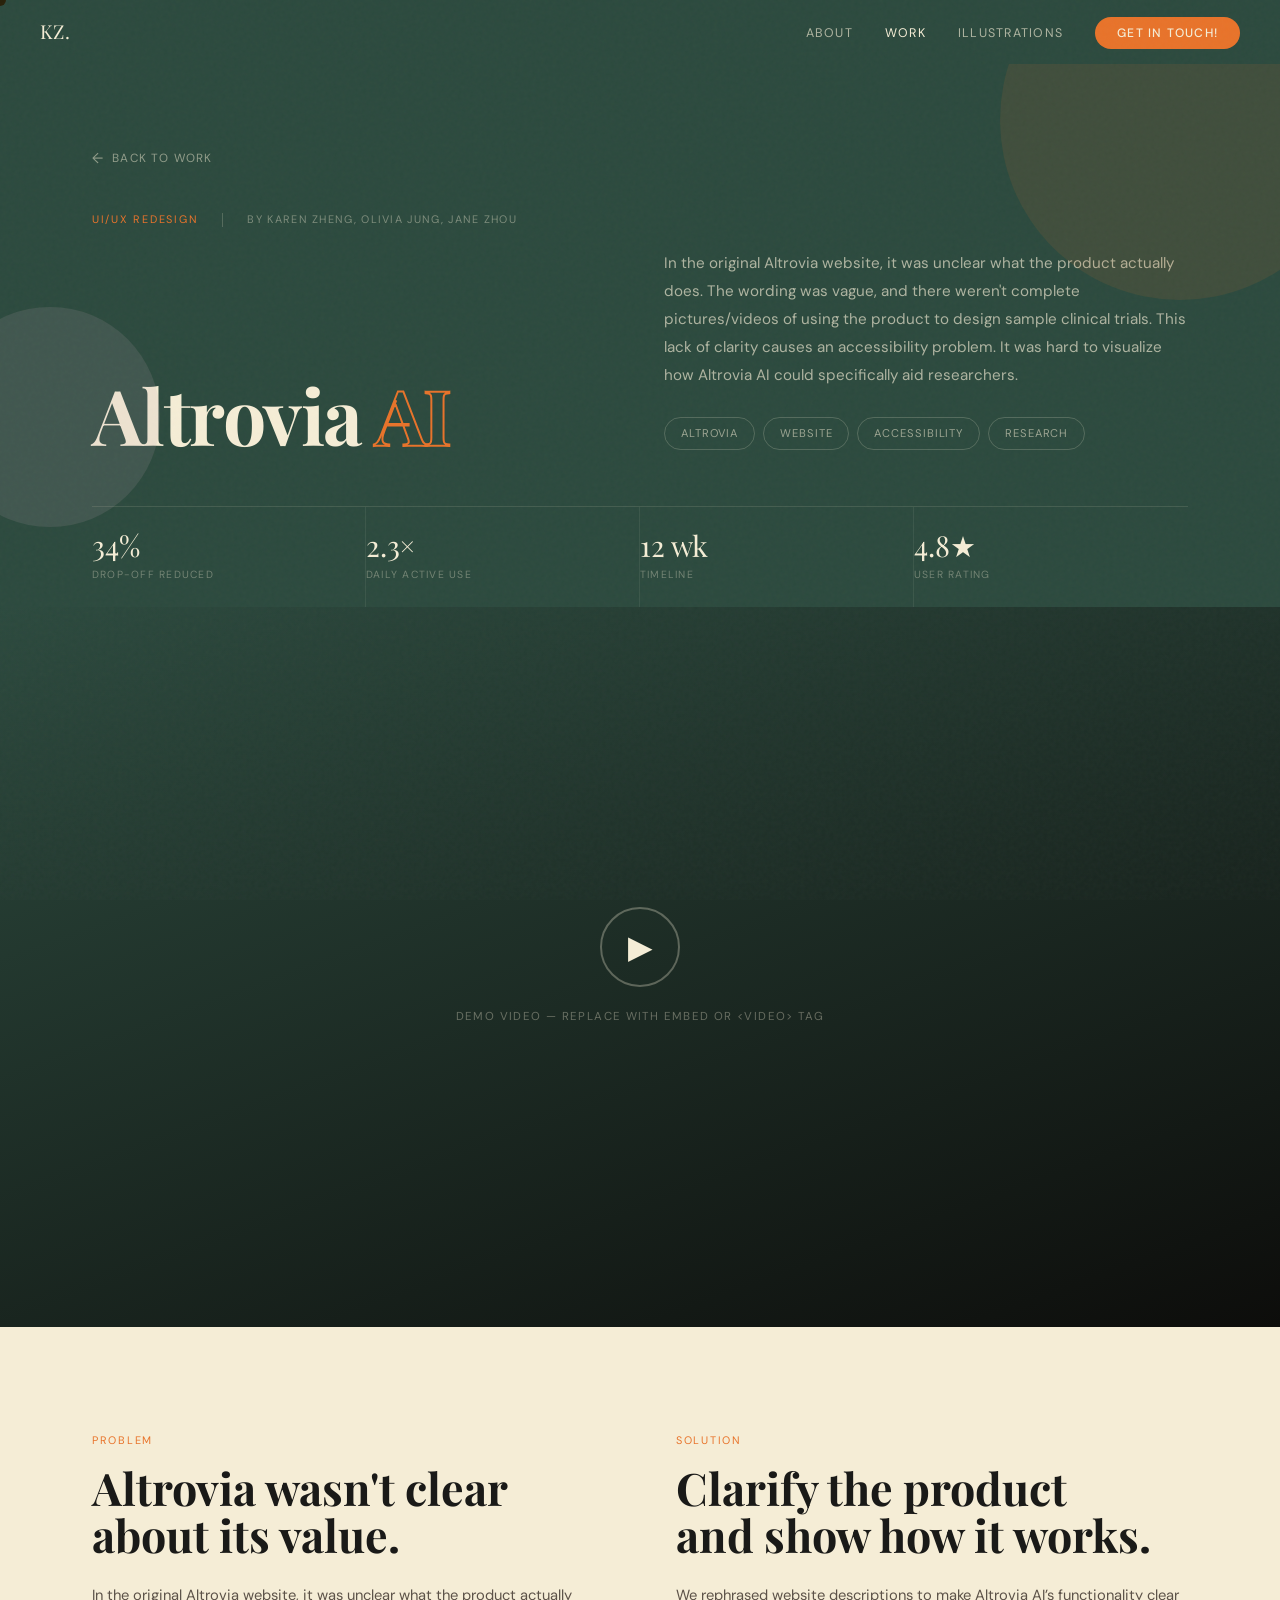
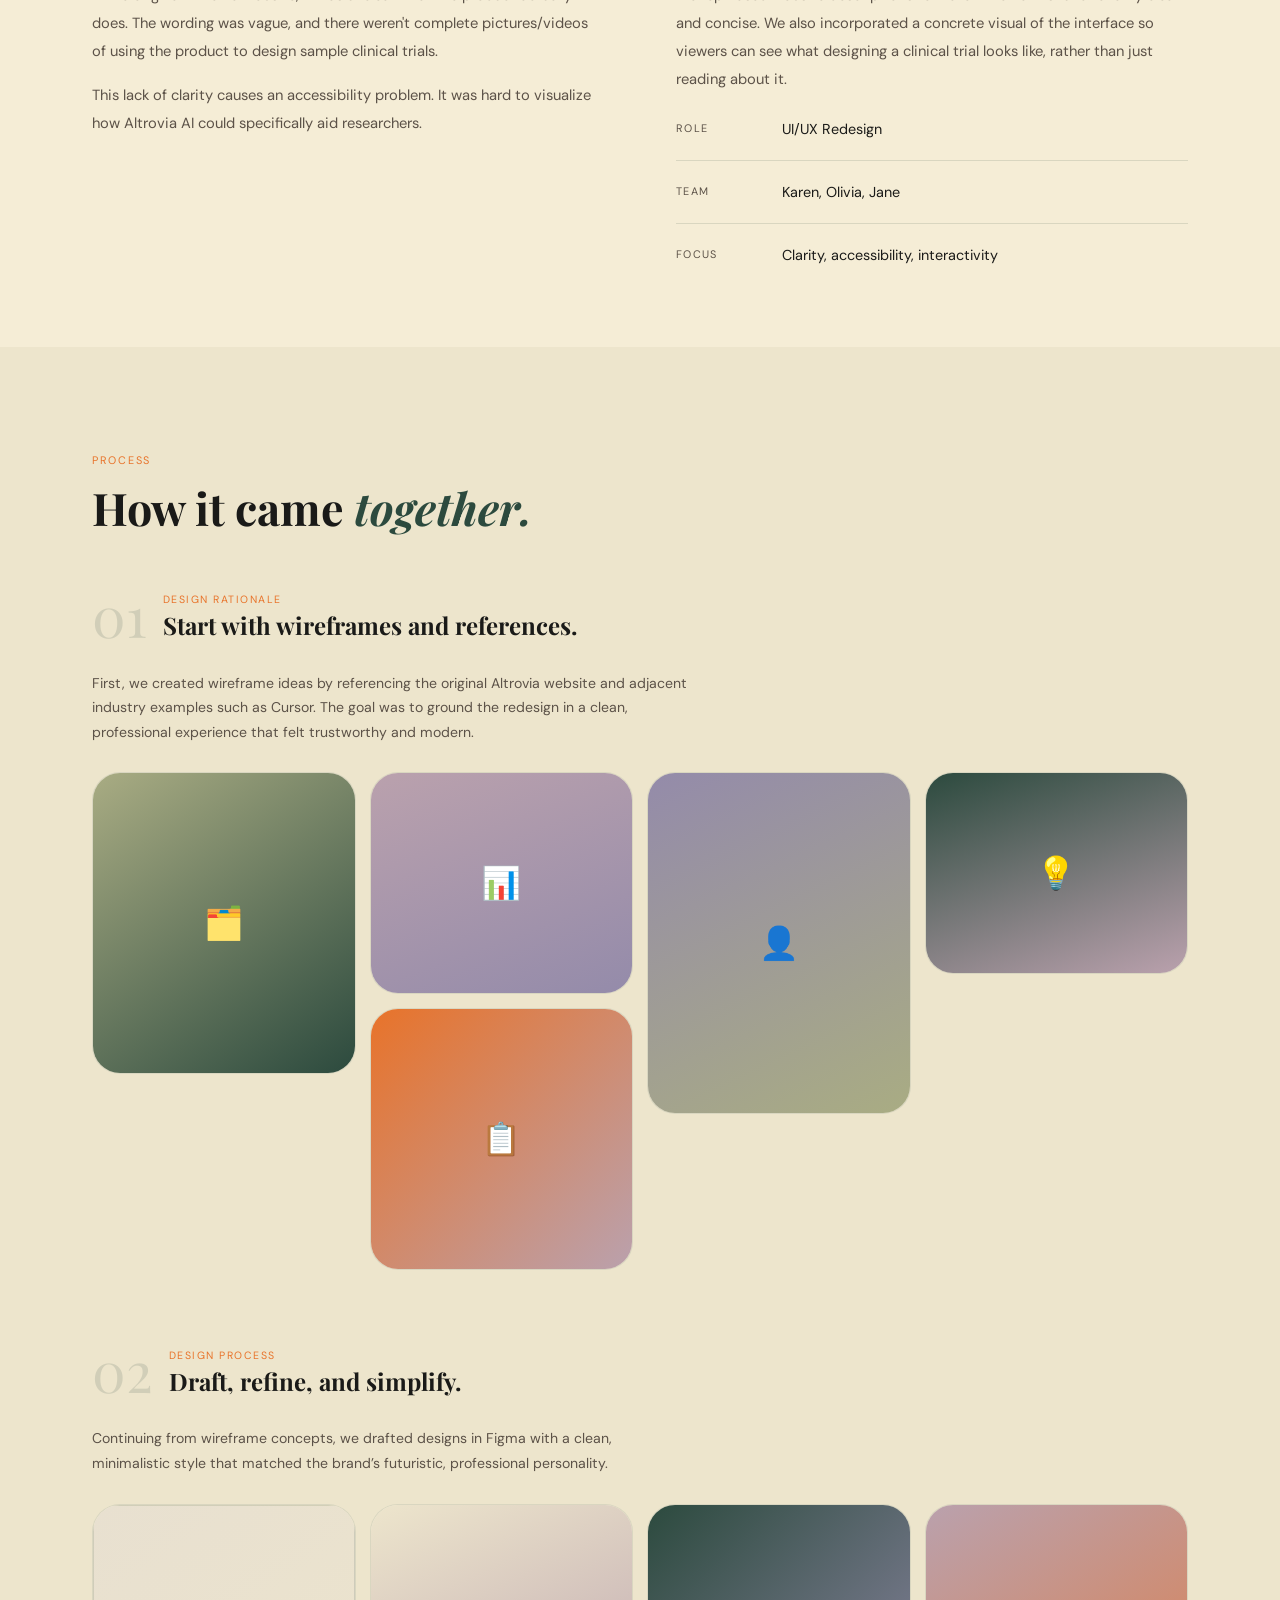
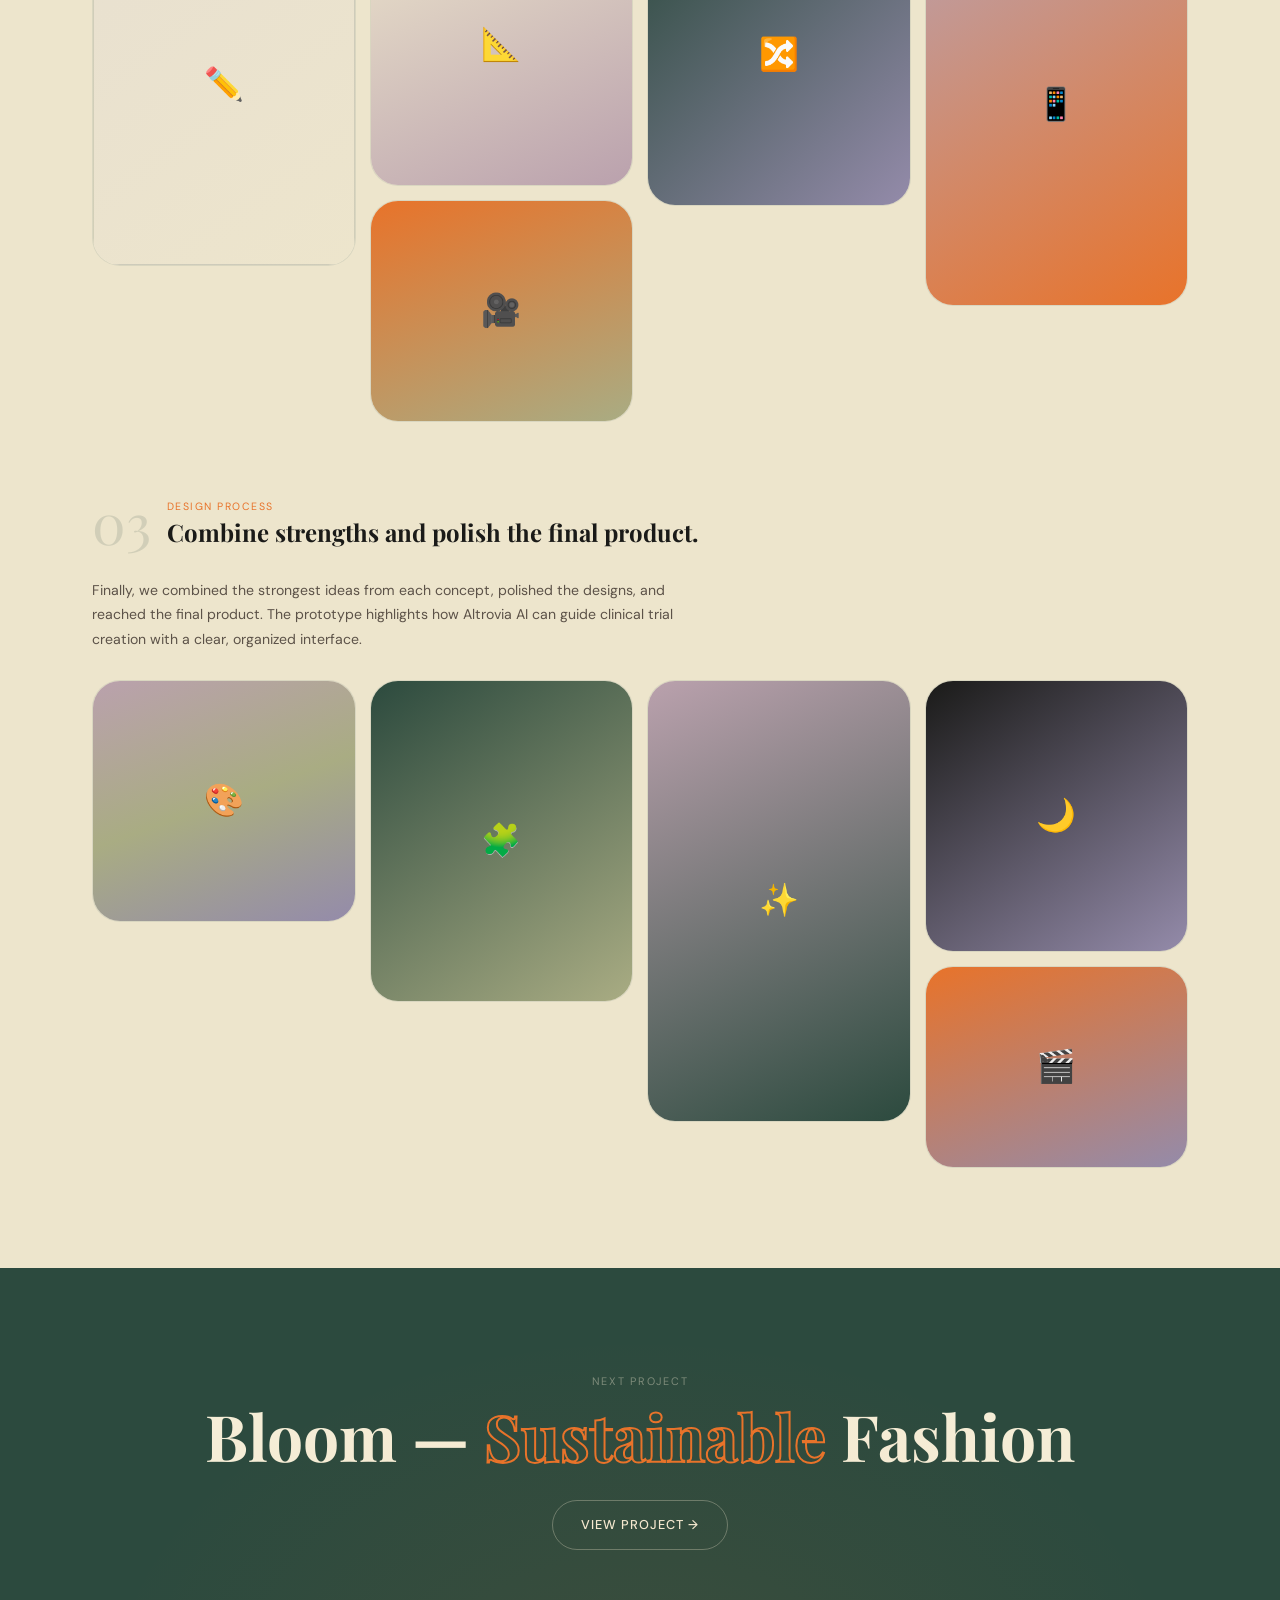
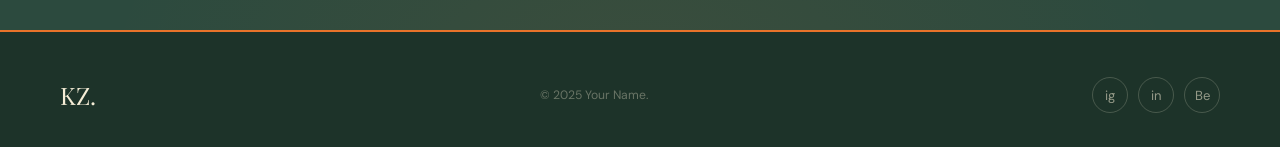
==== commit 0ee12d72: "Altrovia page" ====
--- a/Altrovia.html
+++ b/Altrovia.html
@@ -3,7 +3,7 @@
 <head>
   <meta charset="UTF-8"/>
   <meta name="viewport" content="width=device-width, initial-scale=1.0"/>
-  <title>Project Name — Your Name</title>
+  <title>Altrovia AI — UI/UX Redesign</title>
 
   <link rel="preconnect" href="https://fonts.googleapis.com">
   <link rel="preconnect" href="https://fonts.gstatic.com" crossorigin>
@@ -494,31 +494,28 @@
       <a href="index.html#work" class="back-link">Back to Work</a>
 
       <div class="project-meta-strip">
-        <!-- CONFIG: category and year -->
-        <span class="project-cat">Mobile App · UX Research</span>
+        <span class="project-cat">UI/UX Redesign</span>
         <div class="meta-divider"></div>
-        <span class="project-year">2024</span>
+        <span class="project-year">By Karen Zheng, Olivia Jung, Jane Zhou</span>
       </div>
 
       <div class="project-title-wrap">
         <div>
-          <!-- CONFIG: project name -->
-          <h1 class="project-title">Wave<em>length</em></h1>
+          <h1 class="project-title">Altrovia <em>AI</em></h1>
         </div>
         <div class="project-blurb-col">
-          <!-- CONFIG: one-paragraph elevator pitch -->
           <p class="project-blurb">
-            A mental wellness app redesigned from the ground up for Gen Z users.
-            The core challenge: make emotional check-ins feel like self-care,
-            not homework. The result reduced drop-off by 34% and increased daily
-            active use by 2.3×.
+            In the original Altrovia website, it was unclear what the product
+            actually does. The wording was vague, and there weren't complete
+            pictures/videos of using the product to design sample clinical trials.
+            This lack of clarity causes an accessibility problem. It was hard to
+            visualize how Altrovia AI could specifically aid researchers.
           </p>
           <div class="project-tags">
-            <!-- CONFIG: your tags -->
-            <span class="project-tag">UX Research</span>
-            <span class="project-tag">Interaction Design</span>
-            <span class="project-tag">Prototyping</span>
-            <span class="project-tag">iOS</span>
+            <span class="project-tag">Altrovia</span>
+            <span class="project-tag">Website</span>
+            <span class="project-tag">Accessibility</span>
+            <span class="project-tag">Research</span>
           </div>
         </div>
       </div>
@@ -586,48 +583,40 @@
       <div class="overview-grid">
 
         <div class="reveal">
-          <p class="overview-label">The Challenge</p>
-          <h2 class="overview-title">Making <em>mental health</em><br>feel less clinical.</h2>
-          <!-- CONFIG: challenge description -->
+          <p class="overview-label">Problem</p>
+          <h2 class="overview-title">Altrovia wasn't clear<br>about its value.</h2>
           <p class="overview-body">
-            Existing mental wellness apps felt like productivity tools in disguise —
-            streaks, badges, push notifications guilt-tripping users back. The brief
-            was to make something that met people where they were, not where the
-            algorithm wanted them to be.
+            In the original Altrovia website, it was unclear what the product
+            actually does. The wording was vague, and there weren't complete
+            pictures/videos of using the product to design sample clinical trials.
           </p>
           <p class="overview-body" style="margin-top:16px;">
-            I led research, IA, visual design, and handoff across a 12-week sprint
-            with one engineer and a product manager.
+            This lack of clarity causes an accessibility problem. It was hard to
+            visualize how Altrovia AI could specifically aid researchers.
           </p>
         </div>
 
         <div class="reveal reveal-delay-1">
-          <p class="overview-label">Project Details</p>
-          <div class="detail-list">
-            <!-- CONFIG: your project details -->
+          <p class="overview-label">Solution</p>
+          <h2 class="overview-title">Clarify the product<br>and show how it works.</h2>
+          <p class="overview-body">
+            We rephrased website descriptions to make Altrovia AI’s functionality
+            clear and concise. We also incorporated a concrete visual of the
+            interface so viewers can see what designing a clinical trial looks like,
+            rather than just reading about it.
+          </p>
+          <div class="detail-list" style="margin-top:24px;">
             <div class="detail-row">
               <span class="detail-key">Role</span>
-              <span class="detail-val">Lead UX Designer</span>
-            </div>
-            <div class="detail-row">
-              <span class="detail-key">Duration</span>
-              <span class="detail-val">12 weeks · Jan – Apr 2024</span>
+              <span class="detail-val">UI/UX Redesign</span>
             </div>
             <div class="detail-row">
               <span class="detail-key">Team</span>
-              <span class="detail-val">1 Designer, 1 PM, 2 Engineers</span>
+              <span class="detail-val">Karen, Olivia, Jane</span>
             </div>
             <div class="detail-row">
-              <span class="detail-key">Tools</span>
-              <span class="detail-val">Figma, Maze, Notion, Principle</span>
-            </div>
-            <div class="detail-row">
-              <span class="detail-key">Platform</span>
-              <span class="detail-val">iOS (iPhone & iPad)</span>
-            </div>
-            <div class="detail-row">
-              <span class="detail-key">Status</span>
-              <span class="detail-val">Shipped · v2.1 live</span>
+              <span class="detail-key">Focus</span>
+              <span class="detail-val">Clarity, accessibility, interactivity</span>
             </div>
           </div>
         </div>
@@ -654,15 +643,15 @@
         <div class="phase-label-row">
           <div class="phase-num">01</div>
           <div class="phase-info">
-            <p class="phase-tag">Discovery</p>
-            <h3 class="phase-title">Research &amp; Synthesis</h3>
-          </div>
-        </div>
-        <!-- CONFIG: phase description -->
+            <p class="phase-tag">Design Rationale</p>
+            <h3 class="phase-title">Start with wireframes and references.</h3>
+          </div>
+        </div>
         <p class="phase-desc">
-          Twenty user interviews, competitive teardowns, and a survey of 140 Gen Z
-          respondents. The key finding: users didn't want to be reminded they weren't
-          doing well — they wanted to be met with curiosity, not judgment.
+          First, we created wireframe ideas by referencing the original Altrovia
+          website and adjacent industry examples such as Cursor. The goal was to
+          ground the redesign in a clean, professional experience that felt
+          trustworthy and modern.
         </p>
 
         <!--
@@ -727,14 +716,14 @@
         <div class="phase-label-row">
           <div class="phase-num">02</div>
           <div class="phase-info">
-            <p class="phase-tag">Design</p>
-            <h3 class="phase-title">Wireframes &amp; Prototypes</h3>
+            <p class="phase-tag">Design Process</p>
+            <h3 class="phase-title">Draft, refine, and simplify.</h3>
           </div>
         </div>
         <p class="phase-desc">
-          From rough sketches to interactive prototypes in Figma — tested iteratively
-          with 8 participants across three rounds. The check-in flow went through
-          11 iterations before it felt right.
+          Continuing from wireframe concepts, we drafted designs in Figma with a
+          clean, minimalistic style that matched the brand’s futuristic,
+          professional personality.
         </p>
 
         <div class="masonry" data-gallery="phase2">
@@ -787,14 +776,15 @@
         <div class="phase-label-row">
           <div class="phase-num">03</div>
           <div class="phase-info">
-            <p class="phase-tag">Visual Design</p>
-            <h3 class="phase-title">Final UI &amp; Design System</h3>
+            <p class="phase-tag">Design Process</p>
+            <h3 class="phase-title">Combine strengths and polish the final product.</h3>
           </div>
         </div>
         <p class="phase-desc">
-          A full design system built in Figma — color, typography, components,
-          states, dark mode. Everything documented for the engineering team so
-          the handoff felt like a conversation, not a drop.
+          Finally, we combined the strongest ideas from each concept, polished the
+          designs, and reached the final product. The prototype highlights how
+          Altrovia AI can guide clinical trial creation with a clear, organized
+          interface.
         </p>
 
         <div class="masonry" data-gallery="phase3">
--- a/css/style.css
+++ b/css/style.css
@@ -87,7 +87,7 @@
 .cursor.grow { width: 36px; height: 36px; background: var(--purple); }
 
 /* ── LAYOUT ──────────────────────────────────────────────── */
-.container { max-width: 1160px; margin: 0 auto; padding: 0 32px; }
+.container { max-width: 1160px; margin: 0 auto; padding: 25px 32px 0 32px; }
 section { padding: 96px 0; }
 
 /* ── NAV ─────────────────────────────────────────────────── */
@@ -193,8 +193,9 @@
 }
 .hero-inner {
   flex: 1; display: grid; grid-template-columns: 1fr 1fr;
-  align-items: end; max-width: 1160px; width: 100%;
-  margin: 0 auto; padding: 80px 32px 0;
+  align-items: center; max-width: 1160px; width: 100%;
+  margin: 0 auto; padding: 0 32px;
+  min-height: calc(100svh - 64px);
   position: relative; z-index: 2; gap: 0;
 }
 .hero-text { padding-bottom: 72px; }
@@ -360,7 +361,7 @@
 
 /* ── WORK ────────────────────────────────────────────────── */
 #work { background: var(--surface); }
-.work-header { display: flex; align-items: flex-end; justify-content: space-between; margin-bottom: 40px; gap: 24px; }
+  .work-header { display: flex; align-items: flex-end; justify-content: space-between; margin-bottom: 15px; gap: 24px; }
 .work-grid { display: grid; grid-template-columns: repeat(12, 1fr); gap: 20px; }
 .project-card {
   display: block;
@@ -547,7 +548,8 @@
   .hero-visual { display: none; }
   h1.hero-name { font-size: clamp(3rem, 13vw, 5rem); }
   .hero-text   { padding-bottom: 56px; text-align: center; }
-  .hero-actions { justify-content: center; }
+  .hero-actions { justify-content: center; flex-wrap: nowrap; }
+  .hero-actions .btn { white-space: nowrap; }
 
   .about-grid { grid-template-columns: 1fr; gap: 60px; }
   .about-img-wrap { max-width: 280px; margin: 0 auto; }
@@ -555,6 +557,9 @@
 
   .work-grid { grid-template-columns: 1fr; gap: 14px; }
   .project-card { min-height: auto; }
+  .card-img { height: auto; min-height: 220px; }
+  .card-img span { display: block; width: 100%; height: 100%; }
+  .card-img img { height: auto; }
   .card-1, .card-2, .card-3, .card-4, .card-5 { grid-column: span 1; min-height: auto; }
   .work-header { flex-direction: column; align-items: flex-start; gap: 16px; }
 
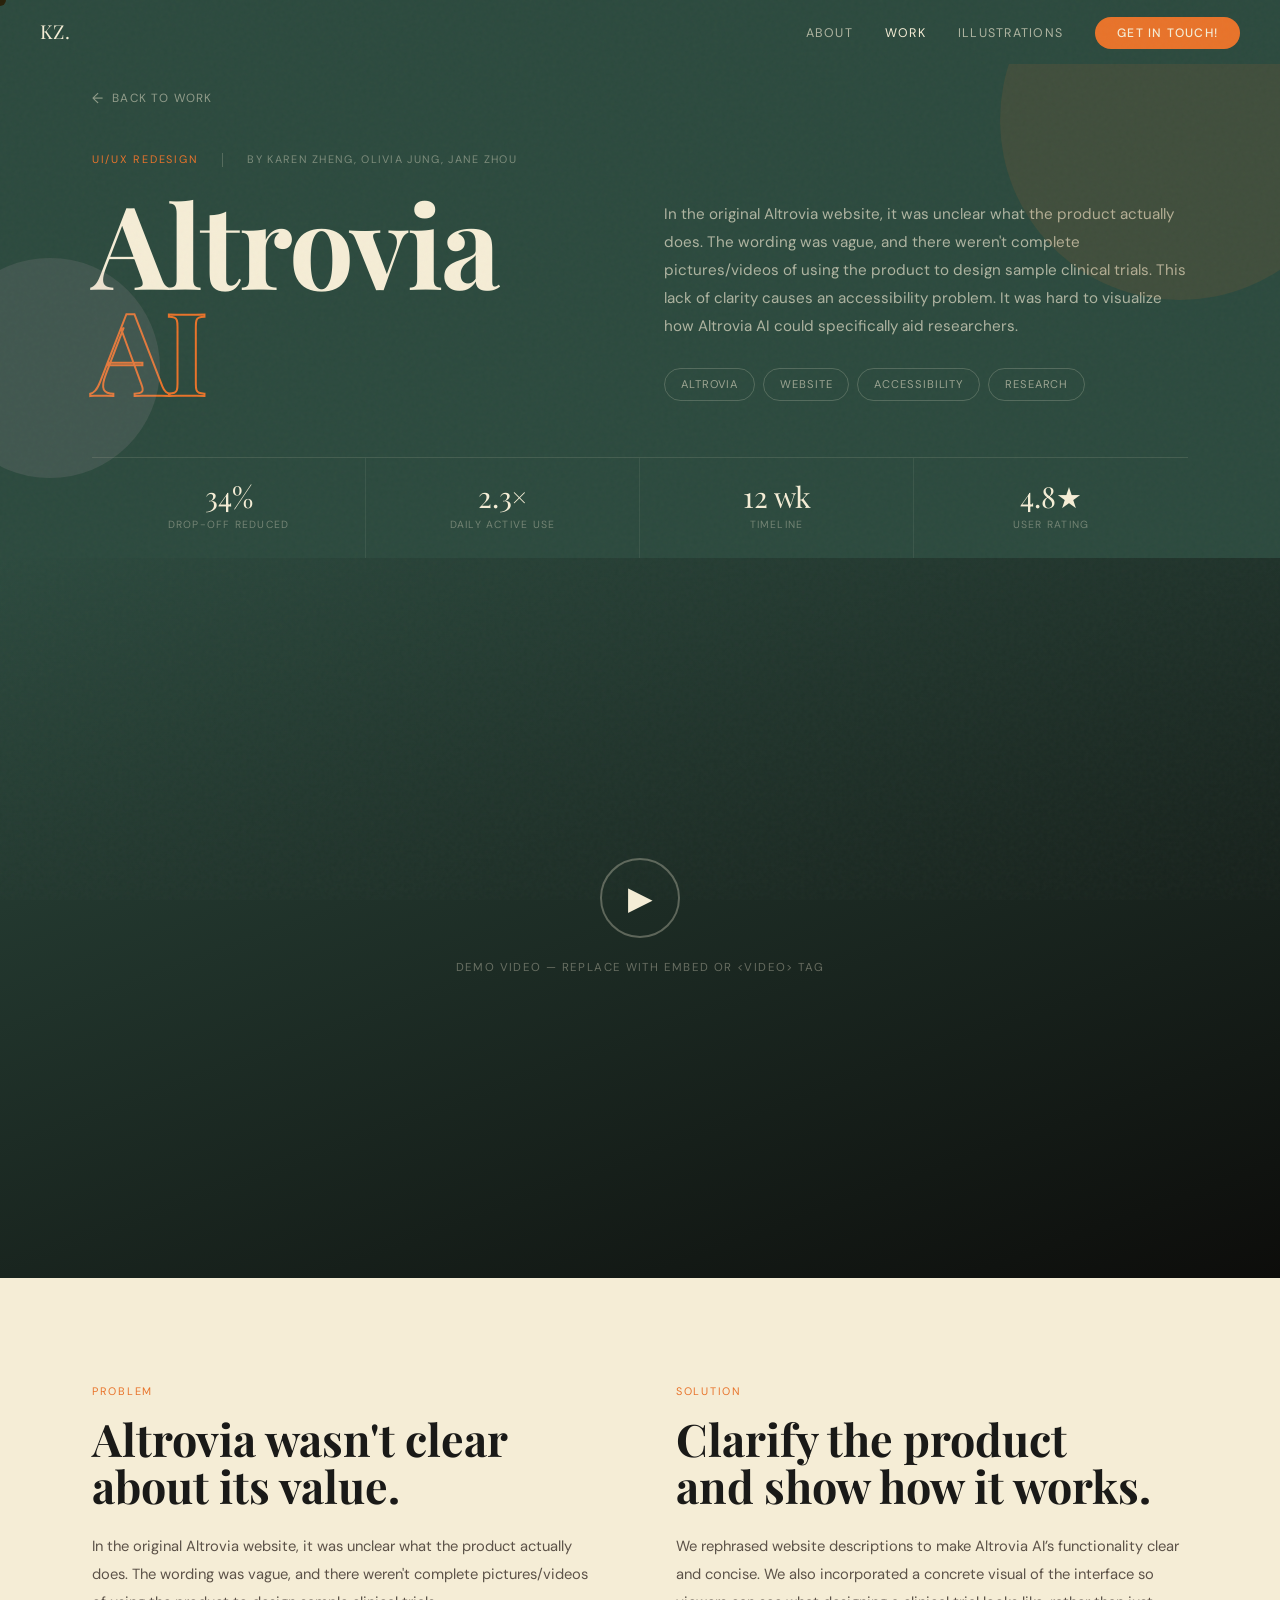
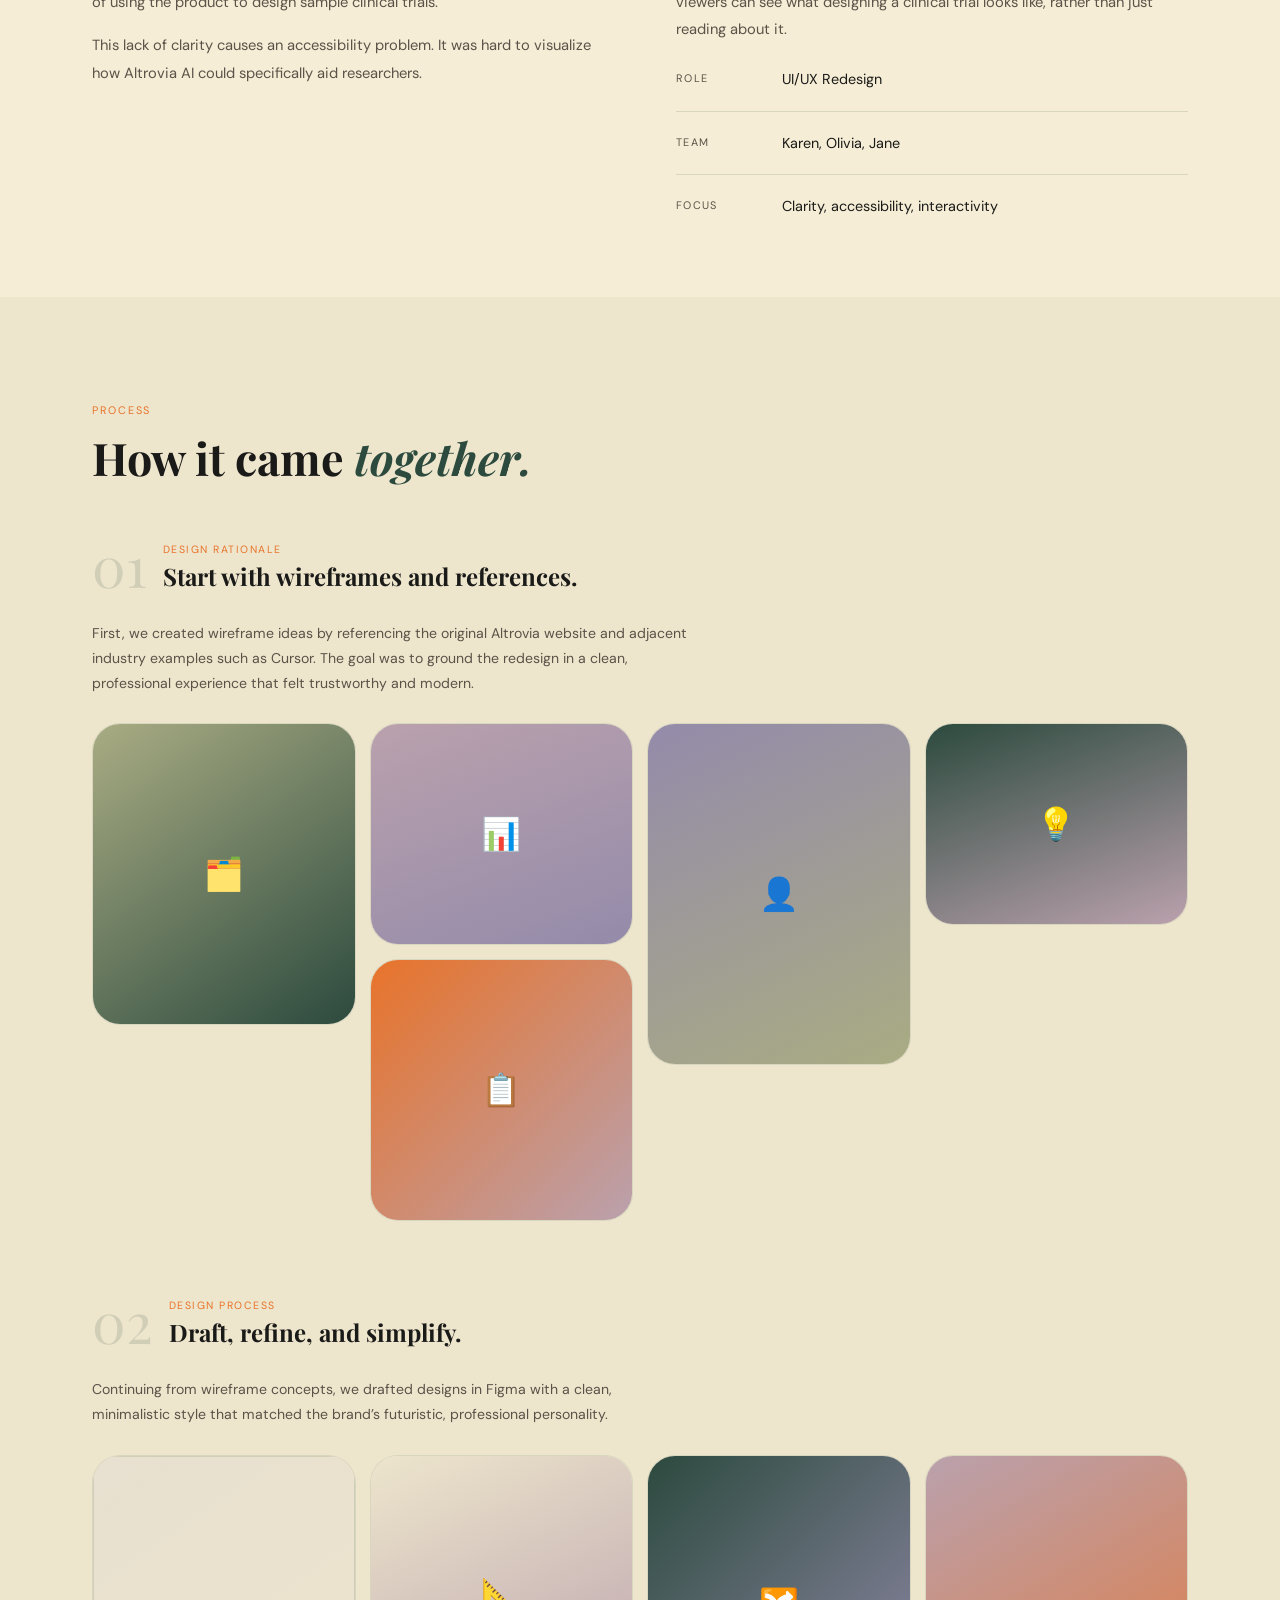
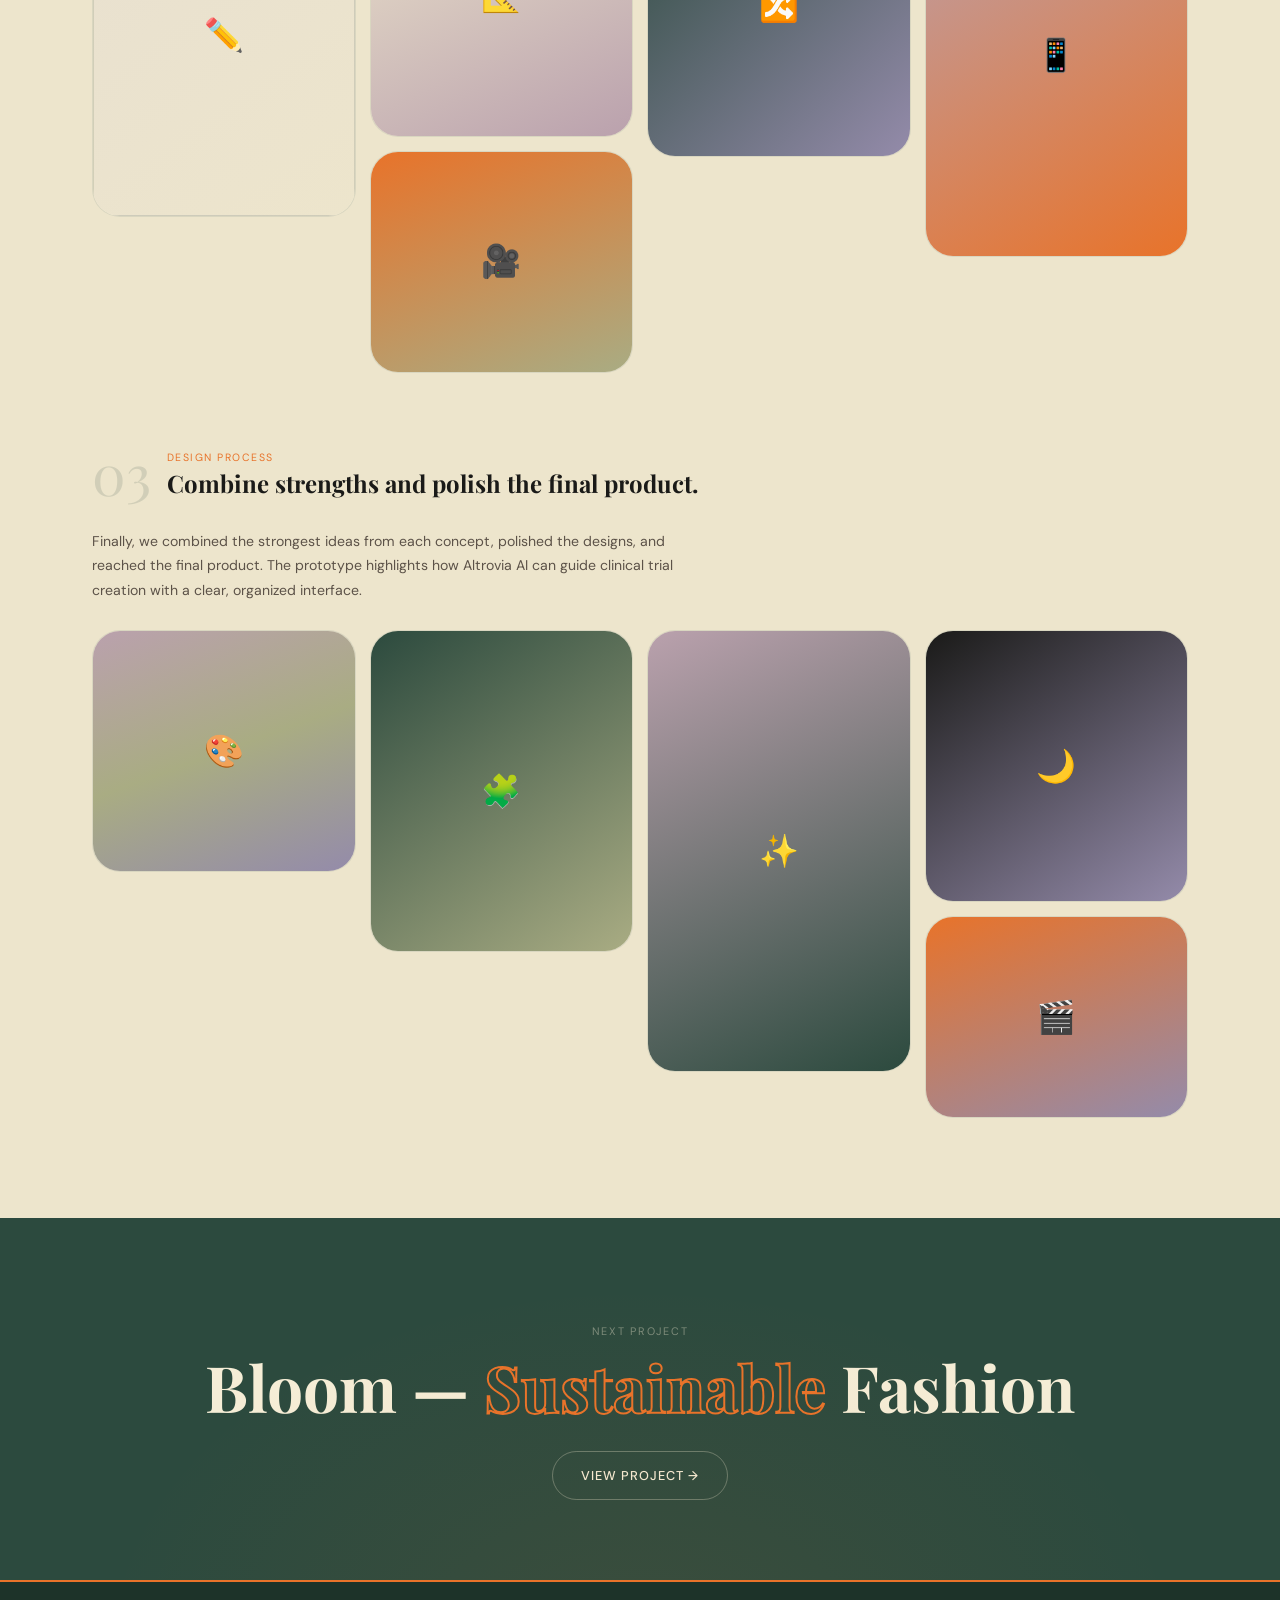
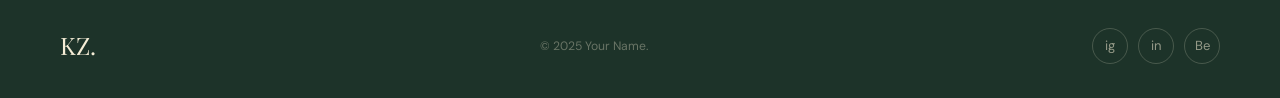
==== commit 4b965cf9: "Altrovia font and image looping" ====
--- a/Altrovia.html
+++ b/Altrovia.html
@@ -18,7 +18,7 @@
     ════════════════════════════════════════════════════════ */
     .project-hero {
       background: var(--green);
-      padding: 120px 0 0;
+      padding: 60px 0 0;
       position: relative;
       overflow: hidden;
     }
@@ -73,7 +73,8 @@
     }
     .project-title {
       font-family: var(--font-title);
-      font-size: clamp(2.8rem, 6vw, 6rem);
+      /* doubled size */
+      font-size: clamp(2.8rem, 9vw, 9rem);
       line-height: .92; color: var(--cream);
       letter-spacing: -.02em;
     }
@@ -107,6 +108,11 @@
     .project-stat {
       padding: 24px 0;
       border-right: 1px solid rgba(245,237,214,.08);
+      display: flex;
+      flex-direction: column;
+      align-items: center;
+      justify-content: center;
+      text-align: center;
     }
     .project-stat:last-child { border-right: none; }
     .stat-val {
@@ -977,8 +983,17 @@
 
     /* ── Navigate ── */
     function navigate(dir) {
-      const next = currentIndex + dir;
-      if (next < 0 || next >= currentPool.length) return;
+      let next = currentIndex + dir;
+      // On narrow screens (mobile), allow wrap-around looping
+      const isMobile = window.innerWidth <= 720;
+      if (next < 0) {
+        if (isMobile) next = currentPool.length - 1;
+        else return;
+      }
+      if (next >= currentPool.length) {
+        if (isMobile) next = 0;
+        else return;
+      }
       currentIndex = next;
       render();
     }
